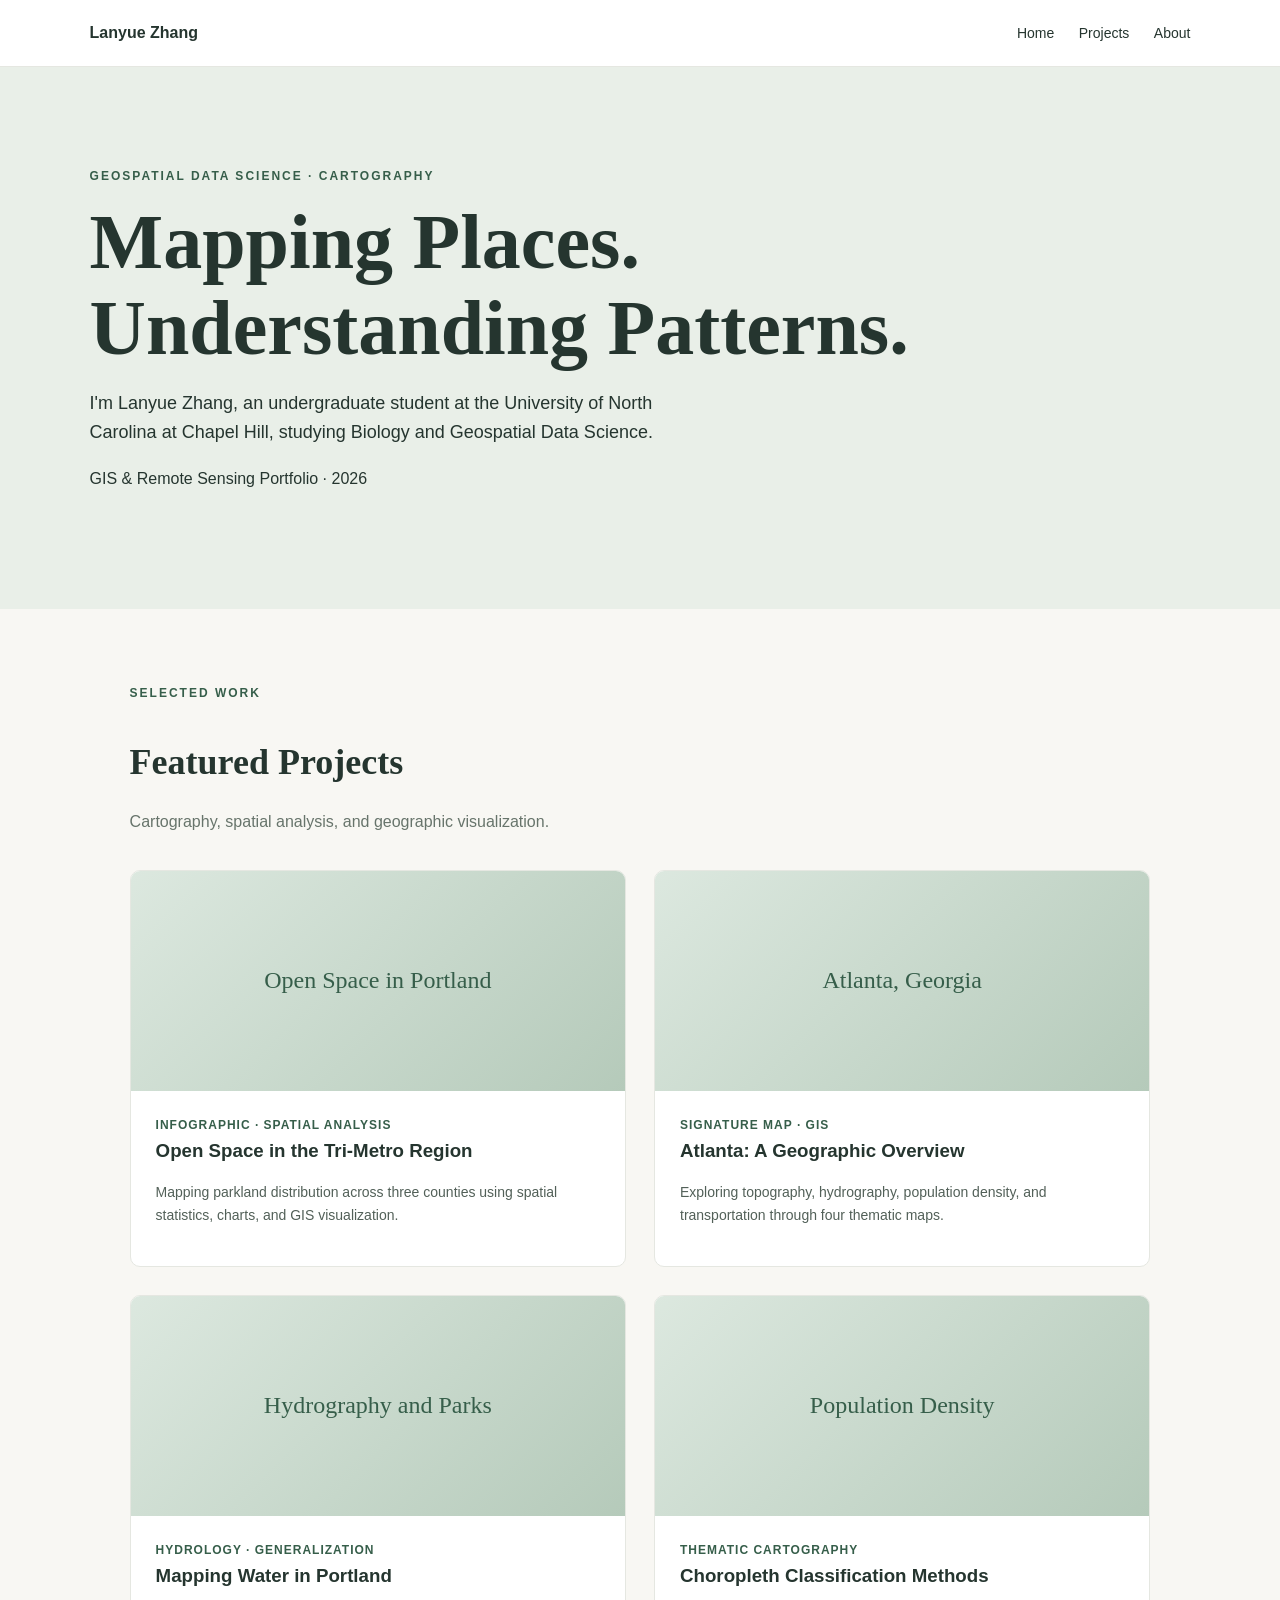
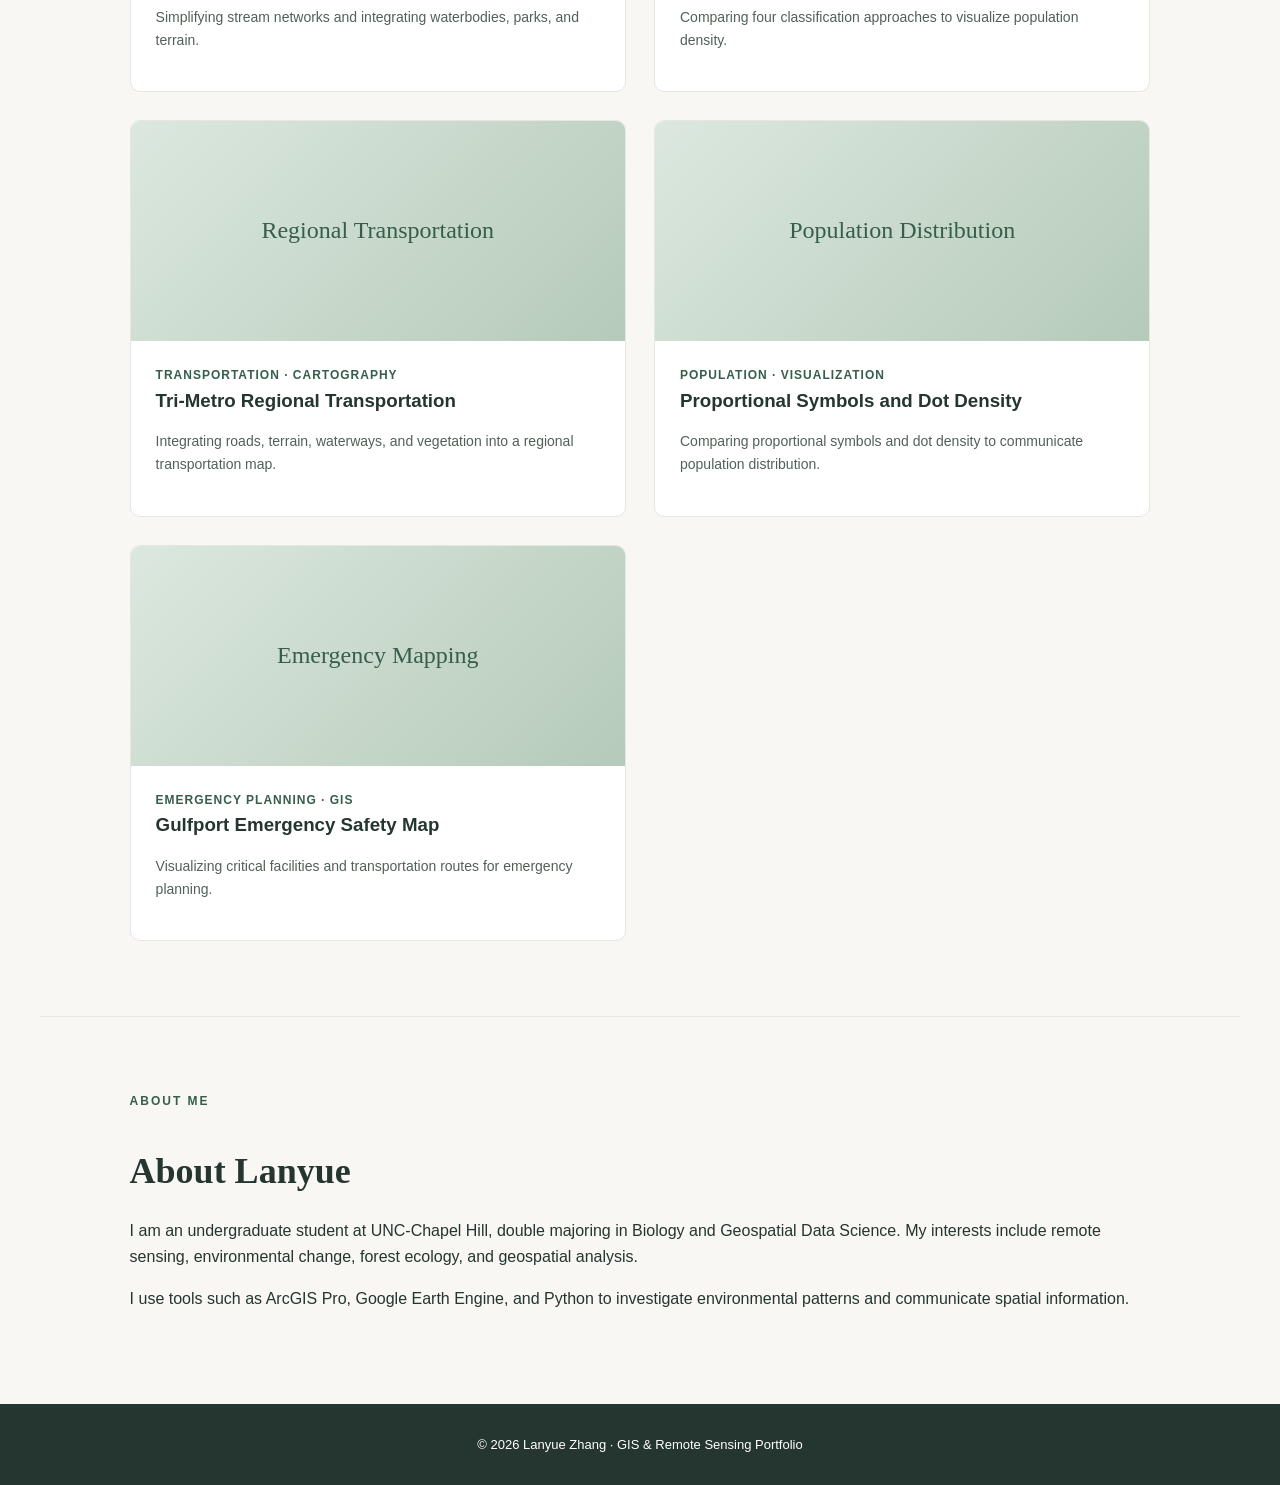
==== index.html @ 359e0cf6 "Create index.html for GIS portfolio This HTML file serves as a portfolio for Lanyue Zhang, showcasin" ====
<!DOCTYPE html>
<html lang="en">
<head>
  <meta charset="UTF-8">
  <meta name="viewport" content="width=device-width, initial-scale=1">
  <title>Lanyue Zhang | GIS Portfolio</title>
  <style>
    :root {
      --ink: #25352f;
      --green: #365e4a;
      --cream: #f8f7f3;
      --line: #e5e7e1;
    }
    * { box-sizing: border-box; }
    html { scroll-behavior: smooth; }
    body {
      margin: 0;
      background: var(--cream);
      color: var(--ink);
      font-family: Arial, sans-serif;
      line-height: 1.65;
    }
    nav {
      display: flex;
      justify-content: space-between;
      align-items: center;
      padding: 20px 7%;
      background: white;
      border-bottom: 1px solid var(--line);
    }
    nav a {
      color: var(--ink);
      text-decoration: none;
      margin-left: 20px;
      font-size: 14px;
    }
    .brand { font-weight: bold; }
    header {
      padding: 100px 7%;
      background: #e9efe8;
    }
    header h1 {
      font-family: Georgia, serif;
      font-size: clamp(44px, 7vw, 78px);
      line-height: 1.1;
      margin: 12px 0;
    }
    .eyebrow {
      color: var(--green);
      font-size: 12px;
      font-weight: bold;
      letter-spacing: 2px;
      text-transform: uppercase;
    }
    .intro {
      font-size: 18px;
      max-width: 620px;
    }
    section {
      max-width: 1200px;
      margin: auto;
      padding: 75px 7%;
    }
    h2 {
      font-family: Georgia, serif;
      font-size: 36px;
      margin-bottom: 10px;
    }
    .subtitle {
      color: #67746b;
      margin-bottom: 35px;
    }
    .grid {
      display: grid;
      grid-template-columns: repeat(2, minmax(0, 1fr));
      gap: 28px;
    }
    .project {
      background: white;
      border: 1px solid var(--line);
      border-radius: 10px;
      overflow: hidden;
    }
    .preview {
      min-height: 220px;
      background: linear-gradient(135deg, #dce8df, #b5caba);
      display: flex;
      align-items: center;
      justify-content: center;
      text-align: center;
      color: var(--green);
      padding: 25px;
      font-family: Georgia, serif;
      font-size: 24px;
    }
    .content { padding: 25px; }
    .content h3 { margin: 0 0 8px; }
    .tag {
      color: var(--green);
      font-size: 12px;
      font-weight: bold;
      text-transform: uppercase;
      letter-spacing: 1px;
    }
    .content p {
      font-size: 14px;
      color: #526058;
    }
    #about {
      border-top: 1px solid var(--line);
    }
    footer {
      padding: 30px 7%;
      background: var(--ink);
      color: white;
      text-align: center;
      font-size: 13px;
    }
    @media (max-width: 700px) {
      .grid { grid-template-columns: 1fr; }
      header { padding: 70px 7%; }
      nav { gap: 10px; }
      nav a { margin-left: 8px; }
    }
  </style>
</head>
<body>

<nav>
  <div class="brand">Lanyue Zhang</div>
  <div>
    <a href="#home">Home</a>
    <a href="#projects">Projects</a>
    <a href="#about">About</a>
  </div>
</nav>

<header id="home">
  <div class="eyebrow">Geospatial Data Science · Cartography</div>
  <h1>Mapping Places.<br>Understanding Patterns.</h1>
  <p class="intro">
    I'm Lanyue Zhang, an undergraduate student at the
    University of North Carolina at Chapel Hill,
    studying Biology and Geospatial Data Science.
  </p>
  <p>GIS & Remote Sensing Portfolio · 2026</p>
</header>

<section id="projects">
  <div class="eyebrow">Selected Work</div>
  <h2>Featured Projects</h2>
  <p class="subtitle">
    Cartography, spatial analysis, and geographic visualization.
  </p>

  <div class="grid">
    <article class="project">
      <div class="preview">Open Space in Portland</div>
      <div class="content">
        <div class="tag">Infographic · Spatial Analysis</div>
        <h3>Open Space in the Tri-Metro Region</h3>
        <p>Mapping parkland distribution across three counties
        using spatial statistics, charts, and GIS visualization.</p>
      </div>
    </article>

    <article class="project">
      <div class="preview">Atlanta, Georgia</div>
      <div class="content">
        <div class="tag">Signature Map · GIS</div>
        <h3>Atlanta: A Geographic Overview</h3>
        <p>Exploring topography, hydrography, population density,
        and transportation through four thematic maps.</p>
      </div>
    </article>

    <article class="project">
      <div class="preview">Hydrography and Parks</div>
      <div class="content">
        <div class="tag">Hydrology · Generalization</div>
        <h3>Mapping Water in Portland</h3>
        <p>Simplifying stream networks and integrating
        waterbodies, parks, and terrain.</p>
      </div>
    </article>

    <article class="project">
      <div class="preview">Population Density</div>
      <div class="content">
        <div class="tag">Thematic Cartography</div>
        <h3>Choropleth Classification Methods</h3>
        <p>Comparing four classification approaches
        to visualize population density.</p>
      </div>
    </article>

    <article class="project">
      <div class="preview">Regional Transportation</div>
      <div class="content">
        <div class="tag">Transportation · Cartography</div>
        <h3>Tri-Metro Regional Transportation</h3>
        <p>Integrating roads, terrain, waterways,
        and vegetation into a regional transportation map.</p>
      </div>
    </article>

    <article class="project">
      <div class="preview">Population Distribution</div>
      <div class="content">
        <div class="tag">Population · Visualization</div>
        <h3>Proportional Symbols and Dot Density</h3>
        <p>Comparing proportional symbols and dot density
        to communicate population distribution.</p>
      </div>
    </article>

    <article class="project">
      <div class="preview">Emergency Mapping</div>
      <div class="content">
        <div class="tag">Emergency Planning · GIS</div>
        <h3>Gulfport Emergency Safety Map</h3>
        <p>Visualizing critical facilities and
        transportation routes for emergency planning.</p>
      </div>
    </article>
  </div>
</section>

<section id="about">
  <div class="eyebrow">About Me</div>
  <h2>About Lanyue</h2>
  <p>
    I am an undergraduate student at UNC-Chapel Hill,
    double majoring in Biology and Geospatial Data Science.
    My interests include remote sensing, environmental
    change, forest ecology, and geospatial analysis.
  </p>
  <p>
    I use tools such as ArcGIS Pro, Google Earth Engine,
    and Python to investigate environmental patterns
    and communicate spatial information.
  </p>
</section>

<footer>
  © 2026 Lanyue Zhang · GIS & Remote Sensing Portfolio
</footer>

</body>
</html>
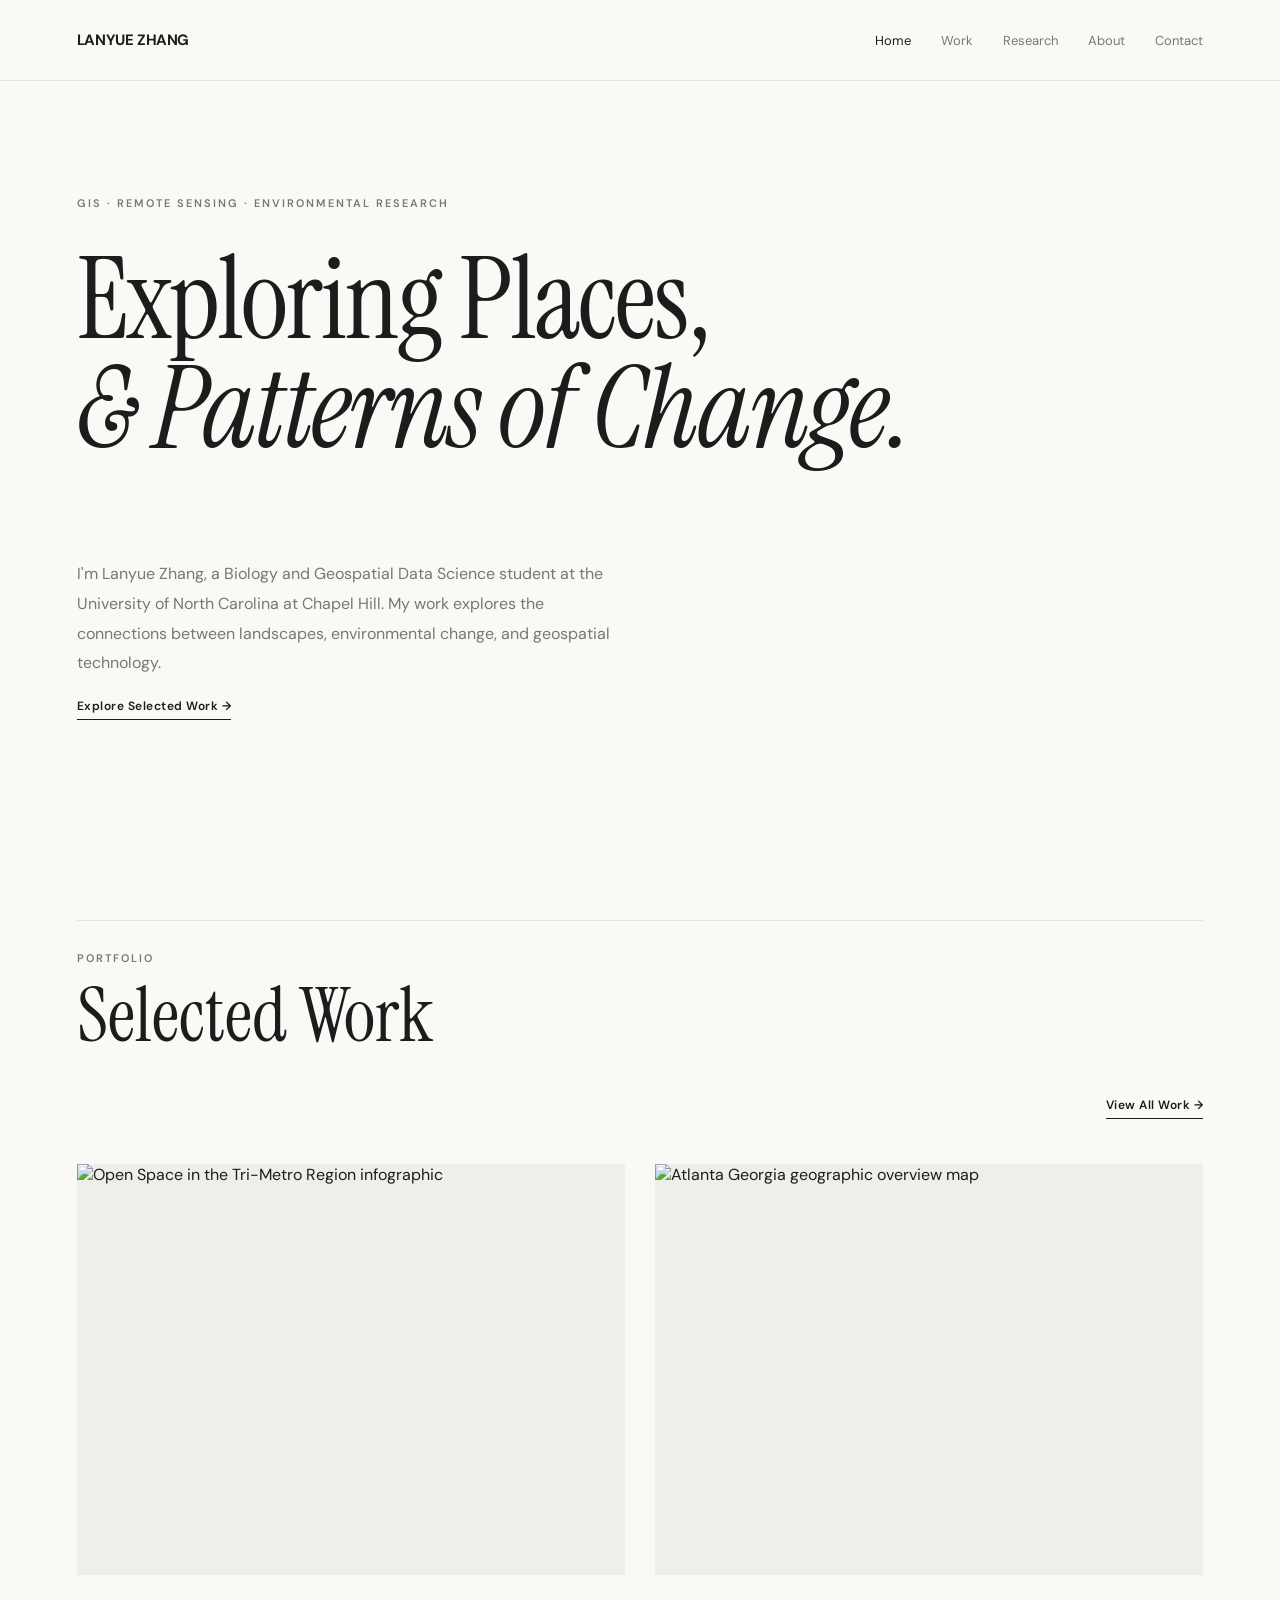
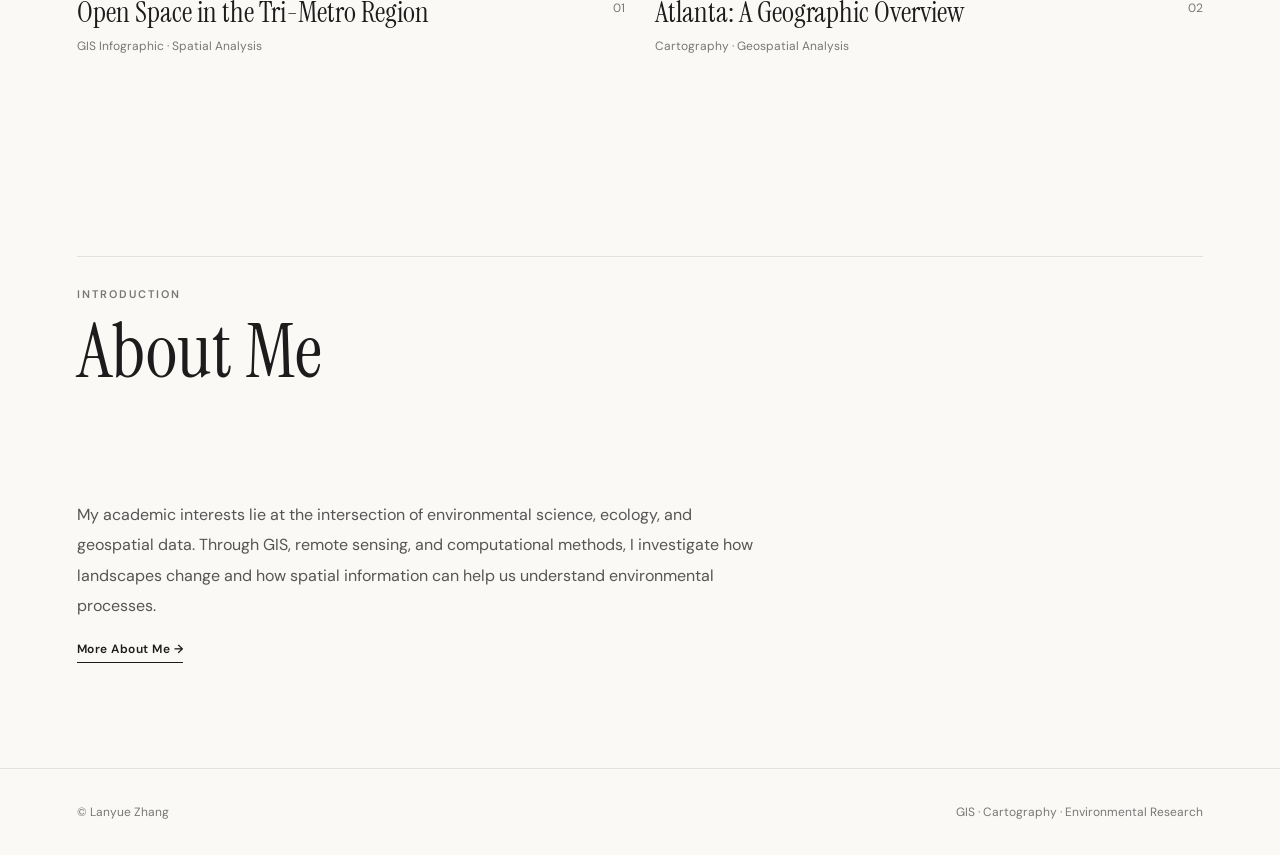
==== commit 243cc886: "Revise index.html for navigation and content updates Updated the HTML structure and content for impr" ====
--- a/index.html
+++ b/index.html
@@ -1,250 +1,146 @@
+
 <!DOCTYPE html>
 <html lang="en">
 <head>
   <meta charset="UTF-8">
   <meta name="viewport" content="width=device-width, initial-scale=1">
-  <title>Lanyue Zhang | GIS Portfolio</title>
-  <style>
-    :root {
-      --ink: #25352f;
-      --green: #365e4a;
-      --cream: #f8f7f3;
-      --line: #e5e7e1;
-    }
-    * { box-sizing: border-box; }
-    html { scroll-behavior: smooth; }
-    body {
-      margin: 0;
-      background: var(--cream);
-      color: var(--ink);
-      font-family: Arial, sans-serif;
-      line-height: 1.65;
-    }
-    nav {
-      display: flex;
-      justify-content: space-between;
-      align-items: center;
-      padding: 20px 7%;
-      background: white;
-      border-bottom: 1px solid var(--line);
-    }
-    nav a {
-      color: var(--ink);
-      text-decoration: none;
-      margin-left: 20px;
-      font-size: 14px;
-    }
-    .brand { font-weight: bold; }
-    header {
-      padding: 100px 7%;
-      background: #e9efe8;
-    }
-    header h1 {
-      font-family: Georgia, serif;
-      font-size: clamp(44px, 7vw, 78px);
-      line-height: 1.1;
-      margin: 12px 0;
-    }
-    .eyebrow {
-      color: var(--green);
-      font-size: 12px;
-      font-weight: bold;
-      letter-spacing: 2px;
-      text-transform: uppercase;
-    }
-    .intro {
-      font-size: 18px;
-      max-width: 620px;
-    }
-    section {
-      max-width: 1200px;
-      margin: auto;
-      padding: 75px 7%;
-    }
-    h2 {
-      font-family: Georgia, serif;
-      font-size: 36px;
-      margin-bottom: 10px;
-    }
-    .subtitle {
-      color: #67746b;
-      margin-bottom: 35px;
-    }
-    .grid {
-      display: grid;
-      grid-template-columns: repeat(2, minmax(0, 1fr));
-      gap: 28px;
-    }
-    .project {
-      background: white;
-      border: 1px solid var(--line);
-      border-radius: 10px;
-      overflow: hidden;
-    }
-    .preview {
-      min-height: 220px;
-      background: linear-gradient(135deg, #dce8df, #b5caba);
-      display: flex;
-      align-items: center;
-      justify-content: center;
-      text-align: center;
-      color: var(--green);
-      padding: 25px;
-      font-family: Georgia, serif;
-      font-size: 24px;
-    }
-    .content { padding: 25px; }
-    .content h3 { margin: 0 0 8px; }
-    .tag {
-      color: var(--green);
-      font-size: 12px;
-      font-weight: bold;
-      text-transform: uppercase;
-      letter-spacing: 1px;
-    }
-    .content p {
-      font-size: 14px;
-      color: #526058;
-    }
-    #about {
-      border-top: 1px solid var(--line);
-    }
-    footer {
-      padding: 30px 7%;
-      background: var(--ink);
-      color: white;
-      text-align: center;
-      font-size: 13px;
-    }
-    @media (max-width: 700px) {
-      .grid { grid-template-columns: 1fr; }
-      header { padding: 70px 7%; }
-      nav { gap: 10px; }
-      nav a { margin-left: 8px; }
-    }
-  </style>
+  <meta name="description" content="Lanyue Zhang — Portfolio of GIS, cartography, remote sensing, and environmental research.">
+  <title>Lanyue Zhang — Portfolio</title>
+  <link rel="stylesheet" href="style.css">
 </head>
+
 <body>
 
-<nav>
-  <div class="brand">Lanyue Zhang</div>
-  <div>
-    <a href="#home">Home</a>
-    <a href="#projects">Projects</a>
-    <a href="#about">About</a>
-  </div>
-</nav>
+  <!-- Navigation -->
+  <header class="site-header">
+    <nav class="nav container" aria-label="Main navigation">
+      <a class="logo" href="index.html">LANYUE ZHANG</a>
+      <div class="nav-links">
+        <a class="active" href="index.html">Home</a>
+        <a href="work.html">Work</a>
+        <a href="research.html">Research</a>
+        <a href="about.html">About</a>
+        <a href="contact.html">Contact</a>
+      </div>
+    </nav>
+  </header>
 
-<header id="home">
-  <div class="eyebrow">Geospatial Data Science · Cartography</div>
-  <h1>Mapping Places.<br>Understanding Patterns.</h1>
-  <p class="intro">
-    I'm Lanyue Zhang, an undergraduate student at the
-    University of North Carolina at Chapel Hill,
-    studying Biology and Geospatial Data Science.
-  </p>
-  <p>GIS & Remote Sensing Portfolio · 2026</p>
-</header>
+  <main>
 
-<section id="projects">
-  <div class="eyebrow">Selected Work</div>
-  <h2>Featured Projects</h2>
-  <p class="subtitle">
-    Cartography, spatial analysis, and geographic visualization.
-  </p>
+    <!-- Introduction -->
+    <section class="hero container">
+      <p class="eyebrow">
+        GIS · Remote Sensing · Environmental Research
+      </p>
 
-  <div class="grid">
-    <article class="project">
-      <div class="preview">Open Space in Portland</div>
-      <div class="content">
-        <div class="tag">Infographic · Spatial Analysis</div>
-        <h3>Open Space in the Tri-Metro Region</h3>
-        <p>Mapping parkland distribution across three counties
-        using spatial statistics, charts, and GIS visualization.</p>
+      <h1 class="display-title">
+        Exploring Places,<br>
+        <em>&amp; Patterns of Change.</em>
+      </h1>
+
+      <p class="hero-description">
+        I'm Lanyue Zhang, a Biology and Geospatial Data Science
+        student at the University of North Carolina at Chapel Hill.
+        My work explores the connections between landscapes,
+        environmental change, and geospatial technology.
+      </p>
+
+      <a class="text-link" href="work.html">
+        Explore Selected Work &rarr;
+      </a>
+    </section>
+
+    <!-- Featured Work -->
+    <section class="section container">
+      <div class="section-heading">
+        <div>
+          <p class="eyebrow">Portfolio</p>
+          <h2 class="section-title">Selected Work</h2>
+        </div>
+
+        <a class="text-link" href="work.html">
+          View All Work &rarr;
+        </a>
       </div>
-    </article>
 
-    <article class="project">
-      <div class="preview">Atlanta, Georgia</div>
-      <div class="content">
-        <div class="tag">Signature Map · GIS</div>
-        <h3>Atlanta: A Geographic Overview</h3>
-        <p>Exploring topography, hydrography, population density,
-        and transportation through four thematic maps.</p>
+      <div class="project-grid">
+
+        <!-- Project 1 -->
+        <a class="project-card" href="work.html#open-space">
+          <div class="project-image">
+            <img src="images/a7-open-space.png"
+                 alt="Open Space in the Tri-Metro Region infographic"
+                 loading="lazy">
+          </div>
+
+          <div class="project-meta">
+            <div>
+              <h3 class="project-name">
+                Open Space in the Tri-Metro Region
+              </h3>
+              <p class="project-type">
+                GIS Infographic · Spatial Analysis
+              </p>
+            </div>
+            <span class="project-type">01</span>
+          </div>
+        </a>
+
+        <!-- Project 2 -->
+        <a class="project-card" href="work.html#atlanta">
+          <div class="project-image">
+            <img src="images/p2-atlanta.png"
+                 alt="Atlanta Georgia geographic overview map"
+                 loading="lazy">
+          </div>
+
+          <div class="project-meta">
+            <div>
+              <h3 class="project-name">
+                Atlanta: A Geographic Overview
+              </h3>
+              <p class="project-type">
+                Cartography · Geospatial Analysis
+              </p>
+            </div>
+            <span class="project-type">02</span>
+          </div>
+        </a>
+
       </div>
-    </article>
+    </section>
 
-    <article class="project">
-      <div class="preview">Hydrography and Parks</div>
-      <div class="content">
-        <div class="tag">Hydrology · Generalization</div>
-        <h3>Mapping Water in Portland</h3>
-        <p>Simplifying stream networks and integrating
-        waterbodies, parks, and terrain.</p>
+    <!-- About Preview -->
+    <section class="section container">
+      <div class="section-heading">
+        <div>
+          <p class="eyebrow">Introduction</p>
+          <h2 class="section-title">About Me</h2>
+        </div>
       </div>
-    </article>
 
-    <article class="project">
-      <div class="preview">Population Density</div>
-      <div class="content">
-        <div class="tag">Thematic Cartography</div>
-        <h3>Choropleth Classification Methods</h3>
-        <p>Comparing four classification approaches
-        to visualize population density.</p>
-      </div>
-    </article>
+      <p class="body-text">
+        My academic interests lie at the intersection of
+        environmental science, ecology, and geospatial data.
+        Through GIS, remote sensing, and computational methods,
+        I investigate how landscapes change and how spatial
+        information can help us understand environmental processes.
+      </p>
 
-    <article class="project">
-      <div class="preview">Regional Transportation</div>
-      <div class="content">
-        <div class="tag">Transportation · Cartography</div>
-        <h3>Tri-Metro Regional Transportation</h3>
-        <p>Integrating roads, terrain, waterways,
-        and vegetation into a regional transportation map.</p>
-      </div>
-    </article>
+      <a class="text-link" href="about.html">
+        More About Me &rarr;
+      </a>
+    </section>
 
-    <article class="project">
-      <div class="preview">Population Distribution</div>
-      <div class="content">
-        <div class="tag">Population · Visualization</div>
-        <h3>Proportional Symbols and Dot Density</h3>
-        <p>Comparing proportional symbols and dot density
-        to communicate population distribution.</p>
-      </div>
-    </article>
+  </main>
 
-    <article class="project">
-      <div class="preview">Emergency Mapping</div>
-      <div class="content">
-        <div class="tag">Emergency Planning · GIS</div>
-        <h3>Gulfport Emergency Safety Map</h3>
-        <p>Visualizing critical facilities and
-        transportation routes for emergency planning.</p>
-      </div>
-    </article>
-  </div>
-</section>
-
-<section id="about">
-  <div class="eyebrow">About Me</div>
-  <h2>About Lanyue</h2>
-  <p>
-    I am an undergraduate student at UNC-Chapel Hill,
-    double majoring in Biology and Geospatial Data Science.
-    My interests include remote sensing, environmental
-    change, forest ecology, and geospatial analysis.
-  </p>
-  <p>
-    I use tools such as ArcGIS Pro, Google Earth Engine,
-    and Python to investigate environmental patterns
-    and communicate spatial information.
-  </p>
-</section>
-
-<footer>
-  © 2026 Lanyue Zhang · GIS & Remote Sensing Portfolio
-</footer>
+  <!-- Footer -->
+  <footer class="site-footer">
+    <div class="container footer-inner">
+      <span>© Lanyue Zhang</span>
+      <span>GIS · Cartography · Environmental Research</span>
+    </div>
+  </footer>
 
 </body>
 </html>
--- a/style.css
+++ b/style.css
@@ -0,0 +1,324 @@
+
+@import url('https://fonts.googleapis.com/css2?family=DM+Sans:wght@400;500;600;700&family=Instrument+Serif:ital@0;1&display=swap');
+
+:root {
+  --background: #faf9f6;
+  --white: #ffffff;
+  --text: #1c1c1c;
+  --muted: #777777;
+  --line: #e3e2df;
+  --serif: 'Instrument Serif', Georgia, serif;
+  --sans: 'DM Sans', Arial, sans-serif;
+}
+
+* {
+  box-sizing: border-box;
+}
+
+html {
+  scroll-behavior: smooth;
+}
+
+body {
+  margin: 0;
+  background: var(--background);
+  color: var(--text);
+  font-family: var(--sans);
+  -webkit-font-smoothing: antialiased;
+}
+
+a {
+  color: inherit;
+  text-decoration: none;
+}
+
+img {
+  display: block;
+  max-width: 100%;
+}
+
+.container {
+  width: min(1320px, 88%);
+  margin: 0 auto;
+}
+
+/* Navigation */
+
+.site-header {
+  padding: 30px 0;
+  border-bottom: 1px solid var(--line);
+}
+
+.nav {
+  display: flex;
+  justify-content: space-between;
+  align-items: center;
+  gap: 30px;
+}
+
+.logo {
+  font-size: 15px;
+  font-weight: 700;
+  letter-spacing: -0.4px;
+}
+
+.nav-links {
+  display: flex;
+  align-items: center;
+  gap: 30px;
+}
+
+.nav-links a {
+  font-size: 13px;
+  color: var(--muted);
+  transition: color 0.2s;
+}
+
+.nav-links a:hover,
+.nav-links a.active {
+  color: var(--text);
+}
+
+/* Typography */
+
+.eyebrow {
+  font-size: 11px;
+  text-transform: uppercase;
+  letter-spacing: 2px;
+  font-weight: 600;
+  color: var(--muted);
+}
+
+h1, h2, h3, p {
+  margin-top: 0;
+}
+
+.display-title {
+  font-family: var(--serif);
+  font-weight: 400;
+  font-size: clamp(60px, 9vw, 135px);
+  line-height: 0.95;
+  letter-spacing: -2px;
+}
+
+.display-title em {
+  font-weight: 400;
+}
+
+.section-title {
+  font-family: var(--serif);
+  font-weight: 400;
+  font-size: clamp(42px, 6vw, 76px);
+  line-height: 1.05;
+}
+
+.body-text {
+  color: #555;
+  font-size: 16px;
+  line-height: 1.9;
+  max-width: 680px;
+}
+
+/* Home hero */
+
+.hero {
+  padding: 115px 0 125px;
+}
+
+.hero .eyebrow {
+  margin-bottom: 35px;
+}
+
+.hero-description {
+  max-width: 560px;
+  margin-top: 38px;
+  color: var(--muted);
+  font-size: 16px;
+  line-height: 1.85;
+}
+
+/* Sections */
+
+.section {
+  padding: 80px 0 110px;
+}
+
+.section-heading {
+  display: flex;
+  align-items: end;
+  justify-content: space-between;
+  gap: 25px;
+  border-top: 1px solid var(--line);
+  padding-top: 30px;
+  margin-bottom: 45px;
+}
+
+.text-link {
+  font-size: 12px;
+  font-weight: 600;
+  letter-spacing: 0.5px;
+  border-bottom: 1px solid currentColor;
+  padding-bottom: 5px;
+}
+
+/* Project gallery */
+
+.project-grid {
+  display: grid;
+  grid-template-columns: repeat(2, minmax(0, 1fr));
+  gap: 75px 30px;
+}
+
+.project-image {
+  display: flex;
+  align-items: center;
+  justify-content: center;
+  background: #efeee9;
+  overflow: hidden;
+  aspect-ratio: 4 / 3;
+}
+
+.project-image img {
+  width: 100%;
+  height: 100%;
+  object-fit: contain;
+  transition: transform 0.4s ease;
+}
+
+.project-card:hover img {
+  transform: scale(1.025);
+}
+
+.project-meta {
+  display: flex;
+  justify-content: space-between;
+  align-items: flex-start;
+  gap: 15px;
+  margin-top: 18px;
+}
+
+.project-name {
+  font-family: var(--serif);
+  font-size: 29px;
+  font-weight: 400;
+  margin: 0;
+}
+
+.project-type {
+  color: var(--muted);
+  font-size: 12px;
+  margin-top: 7px;
+}
+
+/* Work archive */
+
+.page-intro {
+  padding: 95px 0 65px;
+}
+
+.year-heading {
+  font-family: var(--serif);
+  font-size: 65px;
+  font-weight: 400;
+  border-top: 1px solid var(--line);
+  padding-top: 25px;
+  margin-bottom: 45px;
+}
+
+.year-section {
+  padding-bottom: 110px;
+}
+
+/* About and project details */
+
+.content-page {
+  padding: 95px 0 120px;
+}
+
+.content-page h1 {
+  font-family: var(--serif);
+  font-size: clamp(55px, 8vw, 100px);
+  font-weight: 400;
+}
+
+.project-detail-image {
+  width: 100%;
+  height: auto;
+  margin: 45px 0;
+}
+
+.detail-layout {
+  display: grid;
+  grid-template-columns: 1fr 2fr;
+  gap: 60px;
+  border-top: 1px solid var(--line);
+  padding-top: 35px;
+}
+
+/* Footer */
+
+.site-footer {
+  border-top: 1px solid var(--line);
+  padding: 35px 0;
+  color: var(--muted);
+  font-size: 12px;
+}
+
+.footer-inner {
+  display: flex;
+  justify-content: space-between;
+  gap: 20px;
+}
+
+/* Mobile layout */
+
+@media (max-width: 700px) {
+  .container {
+    width: 90%;
+  }
+
+  .site-header {
+    padding: 22px 0;
+  }
+
+  .nav {
+    align-items: flex-start;
+    flex-direction: column;
+    gap: 20px;
+  }
+
+  .nav-links {
+    gap: 18px;
+    flex-wrap: wrap;
+  }
+
+  .hero {
+    padding: 85px 0 90px;
+  }
+
+  .display-title {
+    font-size: 63px;
+  }
+
+  .section {
+    padding: 55px 0 80px;
+  }
+
+  .project-grid {
+    grid-template-columns: 1fr;
+    gap: 50px;
+  }
+
+  .project-name {
+    font-size: 27px;
+  }
+
+  .detail-layout {
+    grid-template-columns: 1fr;
+    gap: 20px;
+  }
+
+  .footer-inner {
+    flex-direction: column;
+  }
+}
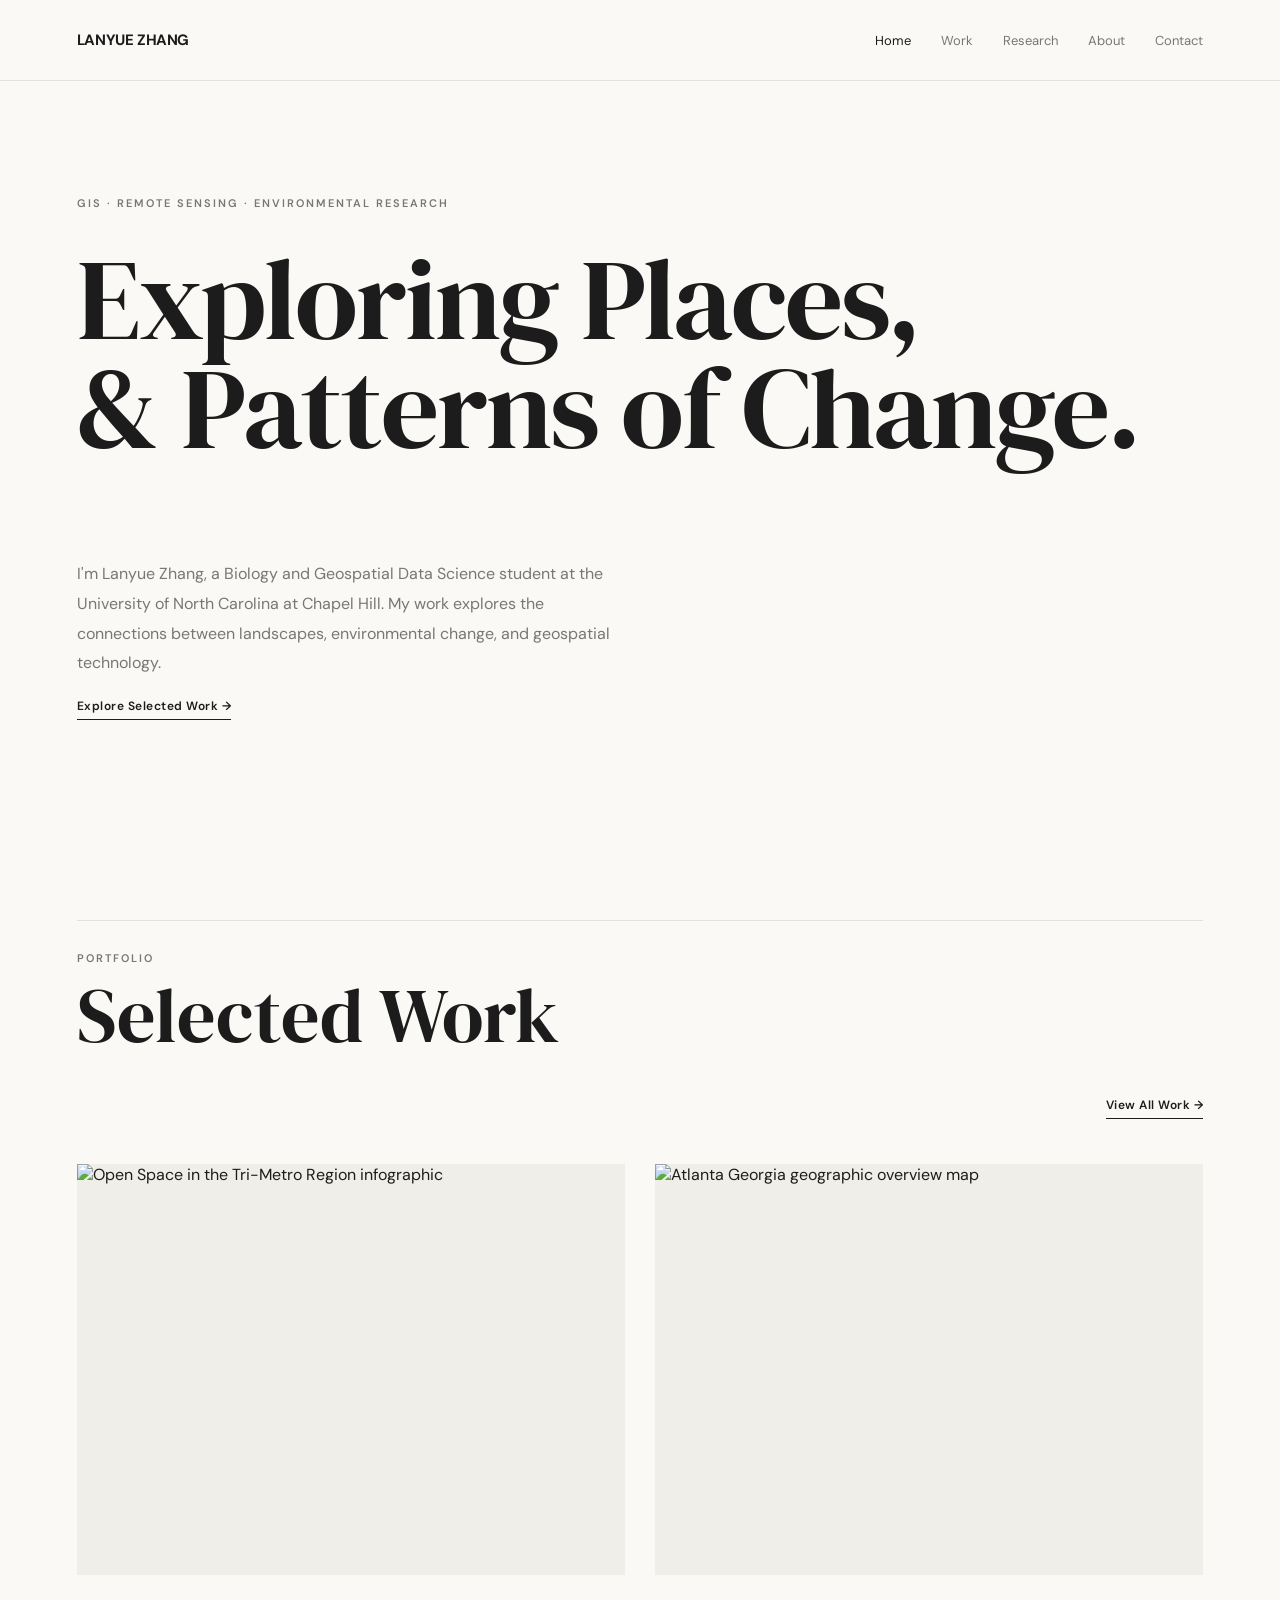
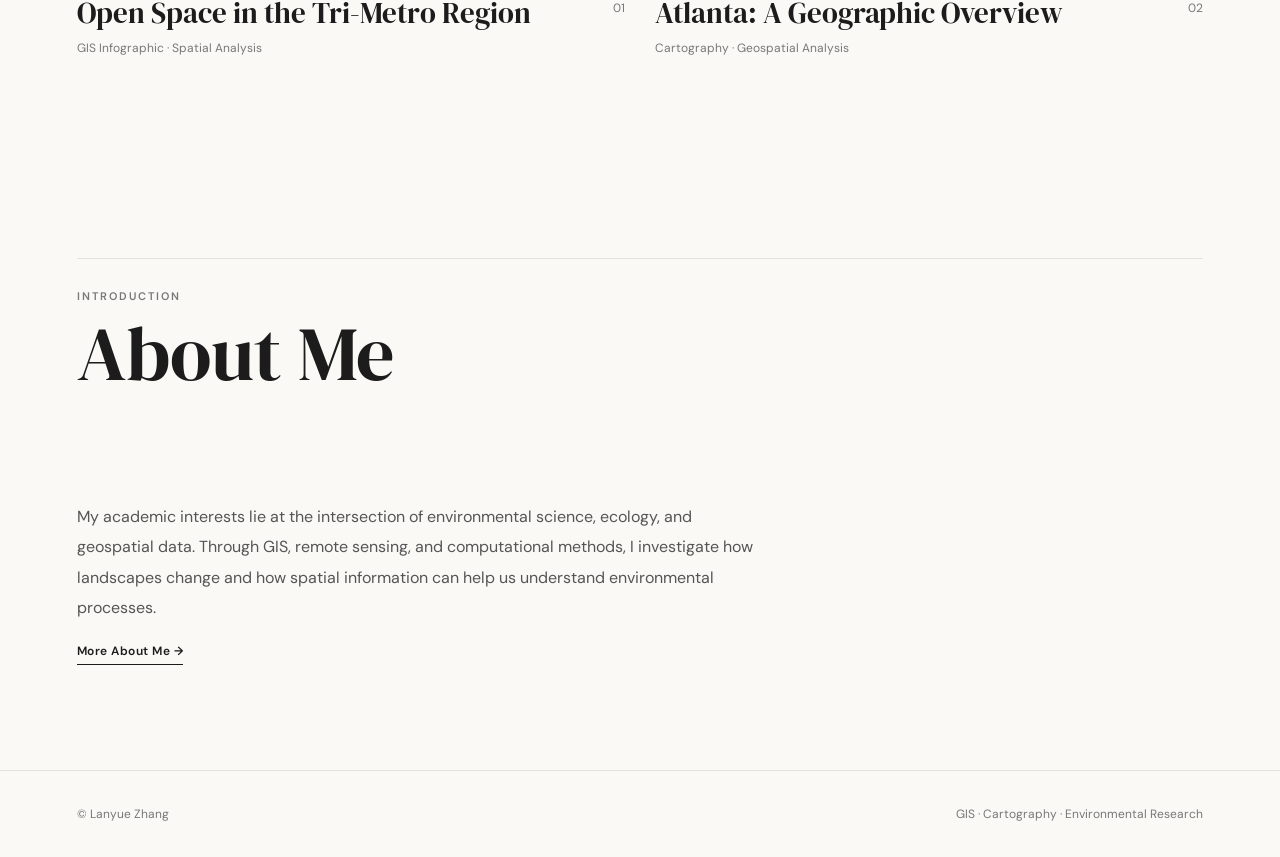
==== commit 0c69337b: "Update title formatting in index.html Removed emphasis tags from the title." ====
--- a/index.html
+++ b/index.html
@@ -35,7 +35,7 @@
 
       <h1 class="display-title">
         Exploring Places,<br>
-        <em>&amp; Patterns of Change.</em>
+        &amp; Patterns of Change.
       </h1>
 
       <p class="hero-description">
--- a/style.css
+++ b/style.css
@@ -1,5 +1,4 @@
-
-@import url('https://fonts.googleapis.com/css2?family=DM+Sans:wght@400;500;600;700&family=Instrument+Serif:ital@0;1&display=swap');
+@import url('https://fonts.googleapis.com/css2?family=DM+Sans:wght@400;500;600;700&family=DM+Serif+Display&display=swap');
 
 :root {
   --background: #faf9f6;
@@ -7,7 +6,7 @@
   --text: #1c1c1c;
   --muted: #777777;
   --line: #e3e2df;
-  --serif: 'Instrument Serif', Georgia, serif;
+  --serif: 'DM Serif Display', Georgia, serif;
   --sans: 'DM Sans', Arial, sans-serif;
 }
 
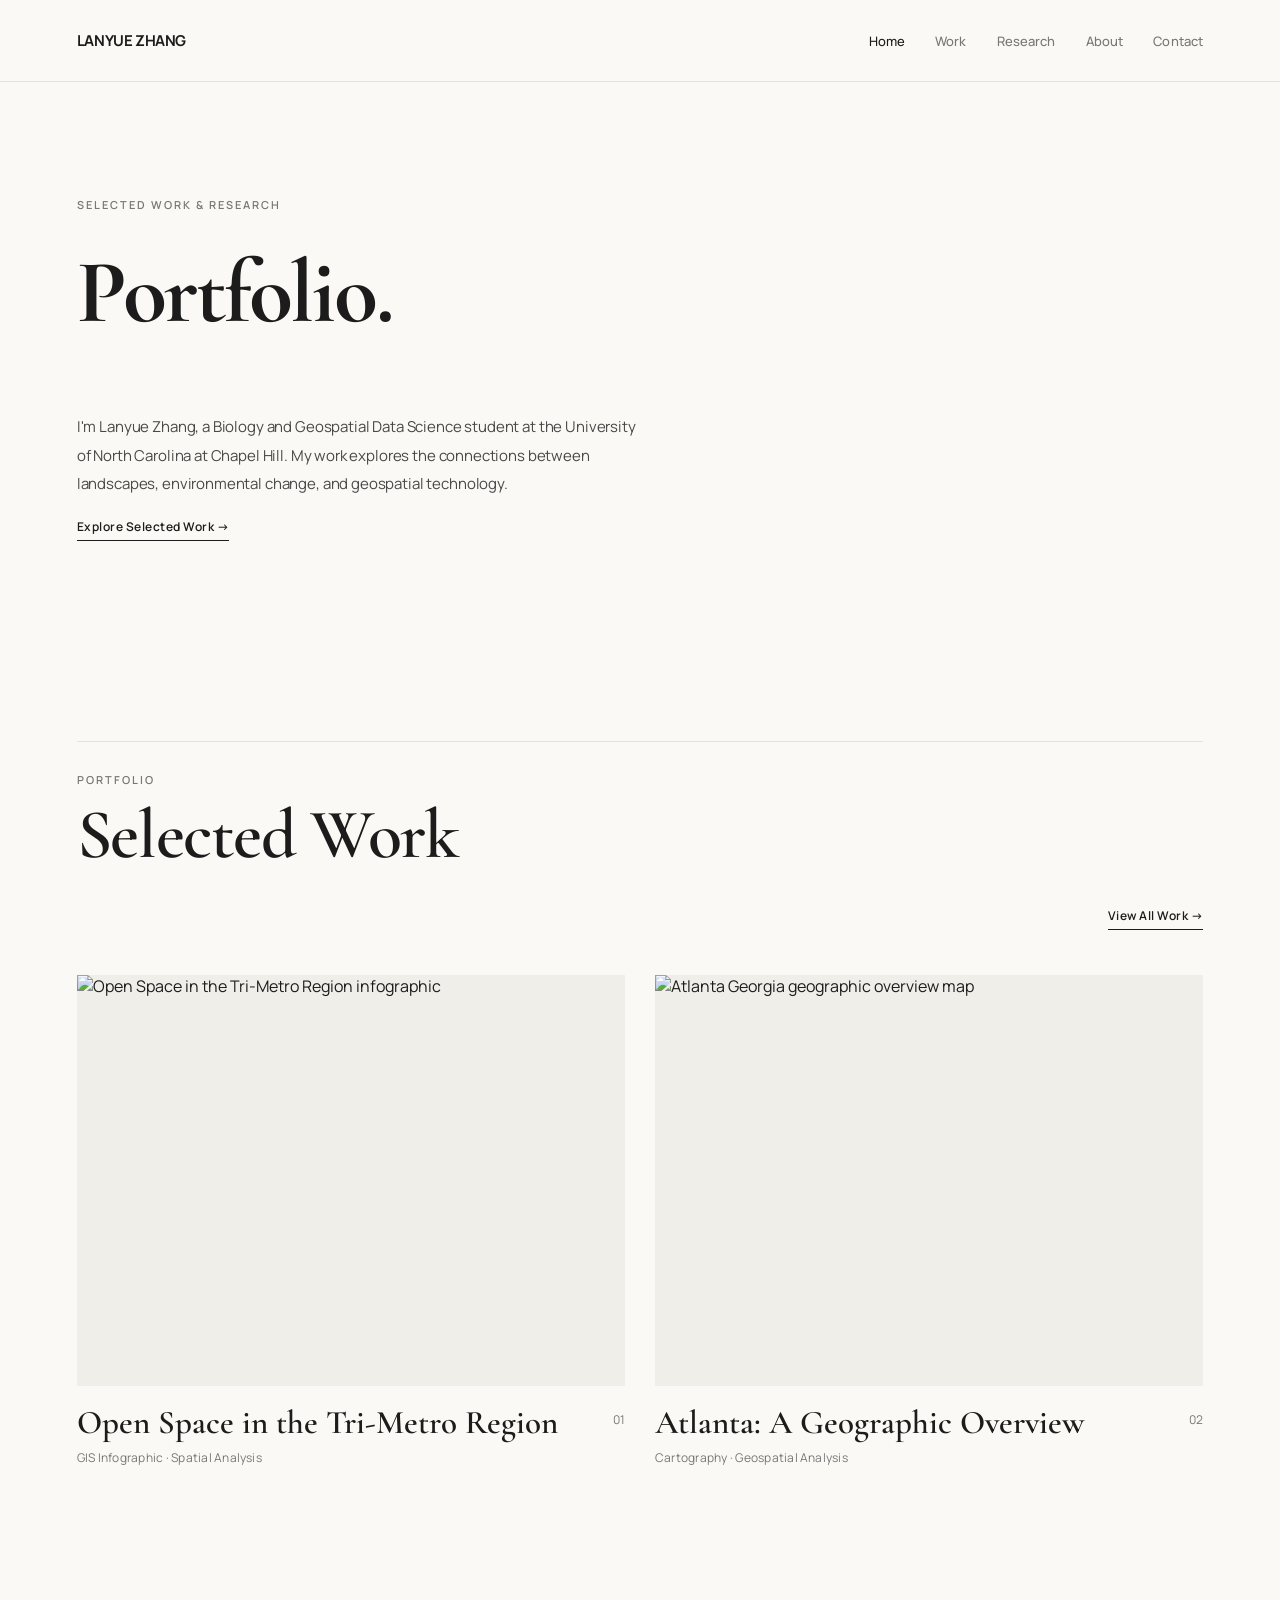
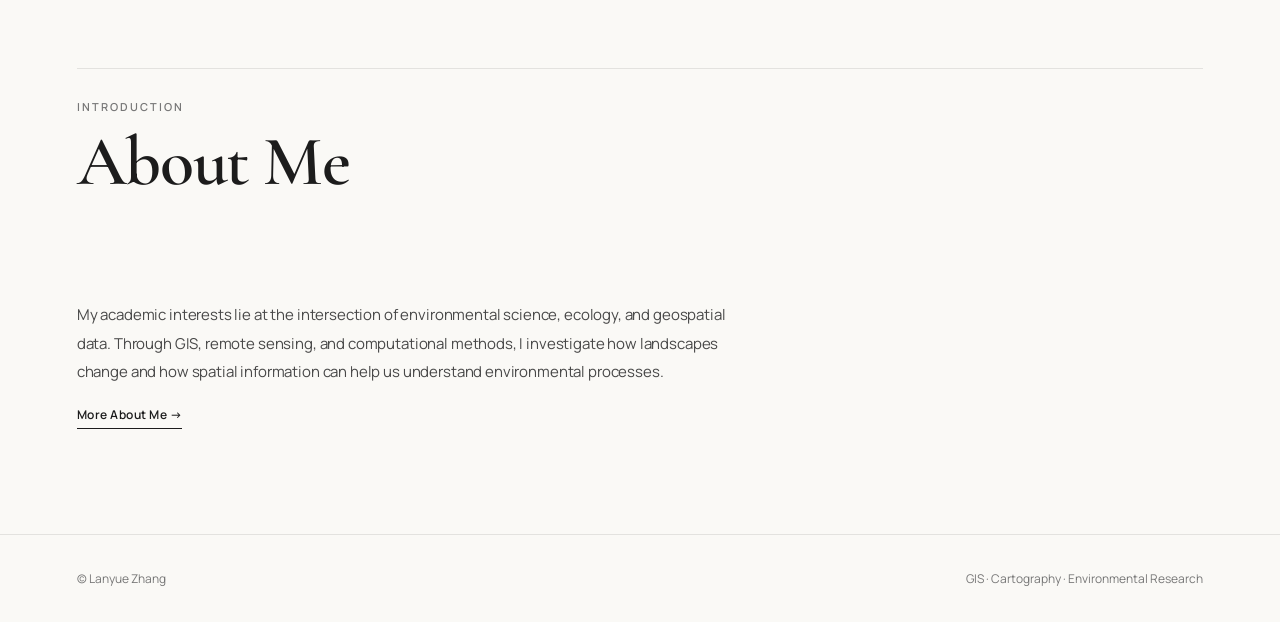
==== commit 8d51863b: "Update hero section content in index.html" ====
--- a/index.html
+++ b/index.html
@@ -27,15 +27,14 @@
 
   <main>
 
-    <!-- Introduction -->
+    <!-- Introduction --> 
     <section class="hero container">
       <p class="eyebrow">
-        GIS · Remote Sensing · Environmental Research
+        SELECTED WORK & RESEARCH
       </p>
-
+    
       <h1 class="display-title">
-        Exploring Places,<br>
-        &amp; Patterns of Change.
+        Portfolio.
       </h1>
 
       <p class="hero-description">
--- a/style.css
+++ b/style.css
@@ -1,4 +1,4 @@
-@import url('https://fonts.googleapis.com/css2?family=DM+Sans:wght@400;500;600;700&family=DM+Serif+Display&display=swap');
+@import url('https://fonts.googleapis.com/css2?family=Cormorant+Garamond:wght@400;500;600;700&family=Manrope:wght@400;500;600;700&display=swap');
 
 :root {
   --background: #faf9f6;
@@ -6,8 +6,8 @@
   --text: #1c1c1c;
   --muted: #777777;
   --line: #e3e2df;
-  --serif: 'DM Serif Display', Georgia, serif;
-  --sans: 'DM Sans', Arial, sans-serif;
+  --serif: 'Cormorant Garamond', Georgia, serif;
+  --sans: 'Manrope', Arial, sans-serif;
 }
 
 * {
@@ -69,6 +69,8 @@
 
 .nav-links a {
   font-size: 13px;
+  font-weight: 500;
+  letter-spacing: 0.01em;
   color: var(--muted);
   transition: color 0.2s;
 }
@@ -94,31 +96,30 @@
 
 .display-title {
   font-family: var(--serif);
+  font-size: clamp(64px, 9vw, 90px);
+  font-weight: 700;
+  line-height: 1.02;
+  letter-spacing: -0.025em;
+}
+
+.section-title {
+  font-family: var(--serif);
+  font-size: clamp(48px, 6vw, 70px);
+  font-weight: 600;
+  line-height: 1.05;
+  letter-spacing: -0.02em;
+}
+
+.body-text {
+  max-width: 680px;
+  color: #484848;
+  font-size: 15px;
   font-weight: 400;
-  font-size: clamp(60px, 9vw, 135px);
-  line-height: 0.95;
-  letter-spacing: -2px;
-}
-
-.display-title em {
-  font-weight: 400;
-}
-
-.section-title {
-  font-family: var(--serif);
-  font-weight: 400;
-  font-size: clamp(42px, 6vw, 76px);
-  line-height: 1.05;
-}
-
-.body-text {
-  color: #555;
-  font-size: 16px;
   line-height: 1.9;
-  max-width: 680px;
-}
-
-/* Home hero */
+  letter-spacing: -0.01em;
+}
+
+/* Home Hero */
 
 .hero {
   padding: 115px 0 125px;
@@ -131,9 +132,11 @@
 .hero-description {
   max-width: 560px;
   margin-top: 38px;
-  color: var(--muted);
-  font-size: 16px;
-  line-height: 1.85;
+  color: #484848;
+  font-size: 15px;
+  font-weight: 400;
+  line-height: 1.9;
+  letter-spacing: -0.01em;
 }
 
 /* Sections */
@@ -160,7 +163,7 @@
   padding-bottom: 5px;
 }
 
-/* Project gallery */
+/* Project Gallery */
 
 .project-grid {
   display: grid;
@@ -198,18 +201,20 @@
 
 .project-name {
   font-family: var(--serif);
-  font-size: 29px;
-  font-weight: 400;
+  font-size: 33px;
+  font-weight: 600;
+  line-height: 1.15;
   margin: 0;
 }
 
 .project-type {
   color: var(--muted);
   font-size: 12px;
+  letter-spacing: 0.02em;
   margin-top: 7px;
 }
 
-/* Work archive */
+/* Work Archive */
 
 .page-intro {
   padding: 95px 0 65px;
@@ -217,8 +222,8 @@
 
 .year-heading {
   font-family: var(--serif);
-  font-size: 65px;
-  font-weight: 400;
+  font-size: 70px;
+  font-weight: 600;
   border-top: 1px solid var(--line);
   padding-top: 25px;
   margin-bottom: 45px;
@@ -228,7 +233,7 @@
   padding-bottom: 110px;
 }
 
-/* About and project details */
+/* About and Project Details */
 
 .content-page {
   padding: 95px 0 120px;
@@ -236,8 +241,8 @@
 
 .content-page h1 {
   font-family: var(--serif);
-  font-size: clamp(55px, 8vw, 100px);
-  font-weight: 400;
+  font-size: clamp(60px, 8vw, 110px);
+  font-weight: 600;
 }
 
 .project-detail-image {
@@ -269,7 +274,7 @@
   gap: 20px;
 }
 
-/* Mobile layout */
+/* Responsive Layout */
 
 @media (max-width: 700px) {
   .container {
@@ -296,11 +301,15 @@
   }
 
   .display-title {
-    font-size: 63px;
+    font-size: clamp(48px, 10vw, 70px);
   }
 
   .section {
     padding: 55px 0 80px;
+  }
+
+  .section-heading {
+    align-items: flex-start;
   }
 
   .project-grid {
@@ -309,7 +318,7 @@
   }
 
   .project-name {
-    font-size: 27px;
+    font-size: 29px;
   }
 
   .detail-layout {
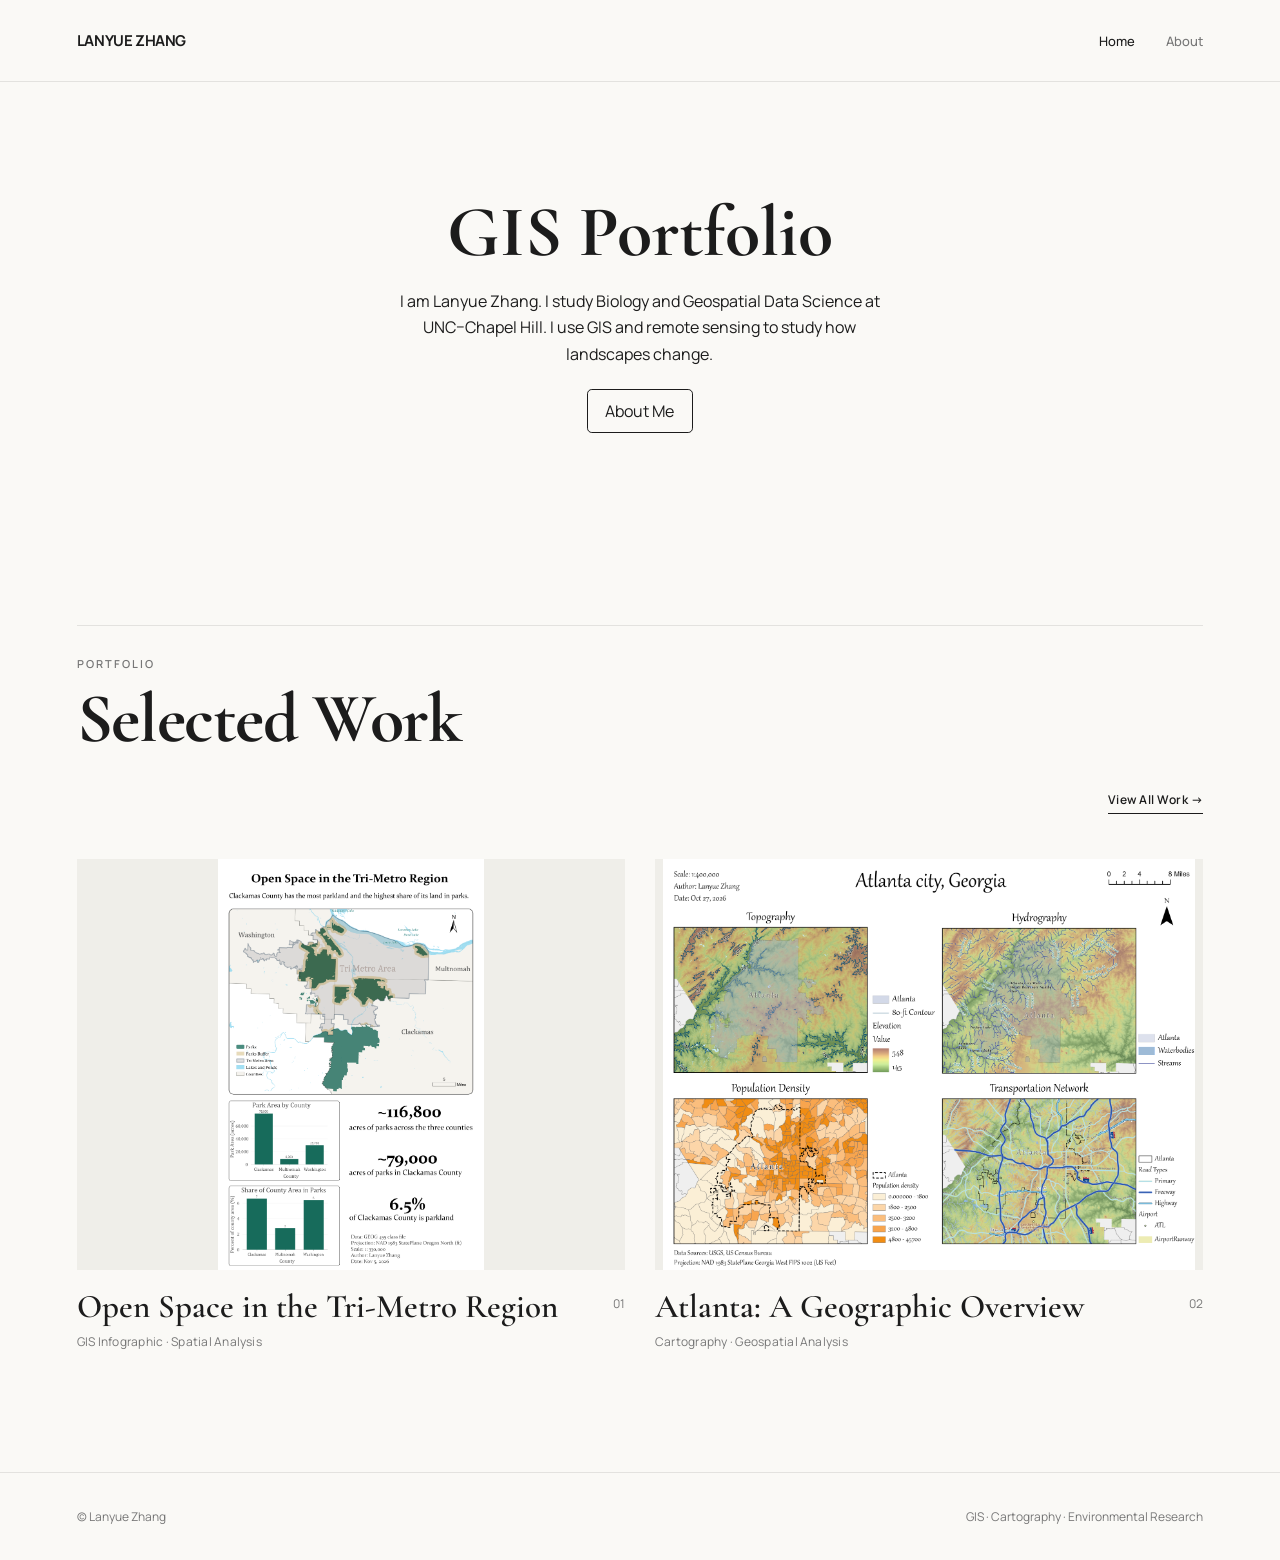
==== commit d74c5d77: "Update portfolio homepage, navigation, and typography" ====
--- a/index.html
+++ b/index.html
@@ -5,7 +5,7 @@
   <meta charset="UTF-8">
   <meta name="viewport" content="width=device-width, initial-scale=1">
   <meta name="description" content="Lanyue Zhang — Portfolio of GIS, cartography, remote sensing, and environmental research.">
-  <title>Lanyue Zhang — Portfolio</title>
+  <title>GIS Portfolio</title>
   <link rel="stylesheet" href="style.css">
 </head>
 
@@ -17,10 +17,7 @@
       <a class="logo" href="index.html">LANYUE ZHANG</a>
       <div class="nav-links">
         <a class="active" href="index.html">Home</a>
-        <a href="work.html">Work</a>
-        <a href="research.html">Research</a>
         <a href="about.html">About</a>
-        <a href="contact.html">Contact</a>
       </div>
     </nav>
   </header>
@@ -28,25 +25,10 @@
   <main>
 
     <!-- Introduction --> 
-    <section class="hero container">
-      <p class="eyebrow">
-        SELECTED WORK & RESEARCH
-      </p>
-    
-      <h1 class="display-title">
-        Portfolio.
-      </h1>
-
-      <p class="hero-description">
-        I'm Lanyue Zhang, a Biology and Geospatial Data Science
-        student at the University of North Carolina at Chapel Hill.
-        My work explores the connections between landscapes,
-        environmental change, and geospatial technology.
-      </p>
-
-      <a class="text-link" href="work.html">
-        Explore Selected Work &rarr;
-      </a>
+    <section class="portfolio-intro container">
+      <h1>GIS Portfolio</h1>
+      <p>I am Lanyue Zhang. I study Biology and Geospatial Data Science at UNC–Chapel Hill. I use GIS and remote sensing to study how landscapes change.</p>
+      <a class="portfolio-intro-button" href="about.html">About Me</a>
     </section>
 
     <!-- Featured Work -->
@@ -109,27 +91,7 @@
       </div>
     </section>
 
-    <!-- About Preview -->
-    <section class="section container">
-      <div class="section-heading">
-        <div>
-          <p class="eyebrow">Introduction</p>
-          <h2 class="section-title">About Me</h2>
-        </div>
-      </div>
-
-      <p class="body-text">
-        My academic interests lie at the intersection of
-        environmental science, ecology, and geospatial data.
-        Through GIS, remote sensing, and computational methods,
-        I investigate how landscapes change and how spatial
-        information can help us understand environmental processes.
-      </p>
-
-      <a class="text-link" href="about.html">
-        More About Me &rarr;
-      </a>
-    </section>
+    
 
   </main>
 
--- a/style.css
+++ b/style.css
@@ -330,3 +330,138 @@
     flex-direction: column;
   }
 }
+
+/* Portfolio filters */
+
+.portfolio-filters {
+  padding: 30px 0 55px;
+  border-top: 1px solid var(--line);
+}
+
+.filter-group {
+  margin-bottom: 27px;
+}
+
+.filter-label {
+  display: block;
+  color: var(--muted);
+  font-size: 11px;
+  font-weight: 600;
+  letter-spacing: 0.13em;
+  margin-bottom: 15px;
+}
+
+.filter-options {
+  display: flex;
+  flex-wrap: wrap;
+  gap: 9px;
+}
+
+.filter-btn {
+  border: 1px solid #d9d8d4;
+  background: transparent;
+  color: #555;
+  padding: 9px 16px;
+  border-radius: 3px;
+  font-family: var(--sans);
+  font-size: 12px;
+  cursor: pointer;
+  transition: all 0.2s ease;
+}
+
+.filter-btn:hover {
+  border-color: #1c1c1c;
+  color: #1c1c1c;
+}
+
+.filter-btn.active {
+  background: #1c1c1c;
+  border-color: #1c1c1c;
+  color: #fff;
+}
+
+.filter-summary {
+  display: flex;
+  justify-content: space-between;
+  align-items: center;
+  border-top: 1px solid var(--line);
+  padding-top: 22px;
+  color: var(--muted);
+  font-size: 12px;
+}
+
+#clearFilters {
+  border: none;
+  background: transparent;
+  color: #444;
+  font-family: var(--sans);
+  font-size: 12px;
+  text-decoration: underline;
+  cursor: pointer;
+}
+
+.project-card[hidden] {
+  display: none !important;
+}
+
+@media (max-width: 700px) {
+  .filter-options {
+    gap: 7px;
+  }
+
+  .filter-btn {
+    padding: 8px 12px;
+    font-size: 11px;
+  }
+}
+
+/* Centered portfolio introduction */
+.portfolio-intro {
+  display: grid;
+  justify-items: center;
+  gap: 1rem;
+  padding-block: clamp(3.5rem, 9vw, 7rem);
+  text-align: center;
+}
+
+.portfolio-intro h1 {
+  margin: 0;
+  font-size: clamp(2.5rem, 7vw, 4.5rem);
+  line-height: 1.08;
+}
+
+.portfolio-intro p {
+  max-width: 48ch;
+  margin: 0;
+  line-height: 1.65;
+}
+
+.portfolio-intro-button {
+  display: inline-block;
+  margin-top: 0.35rem;
+  padding: 0.65rem 1.1rem;
+  border: 1px solid currentColor;
+  border-radius: 0.3rem;
+  color: inherit;
+  text-decoration: none;
+}
+
+.portfolio-intro-button:hover,
+.portfolio-intro-button:focus-visible {
+  text-decoration: underline;
+  text-underline-offset: 0.2em;
+}
+
+/* Portfolio typography */
+body {
+  font-family: var(--sans);
+  font-weight: 400;
+}
+
+body h1,
+body .section-title,
+body .detail-info h1,
+body .analysis-header h2 {
+  font-family: var(--serif);
+  font-weight: 700;
+}
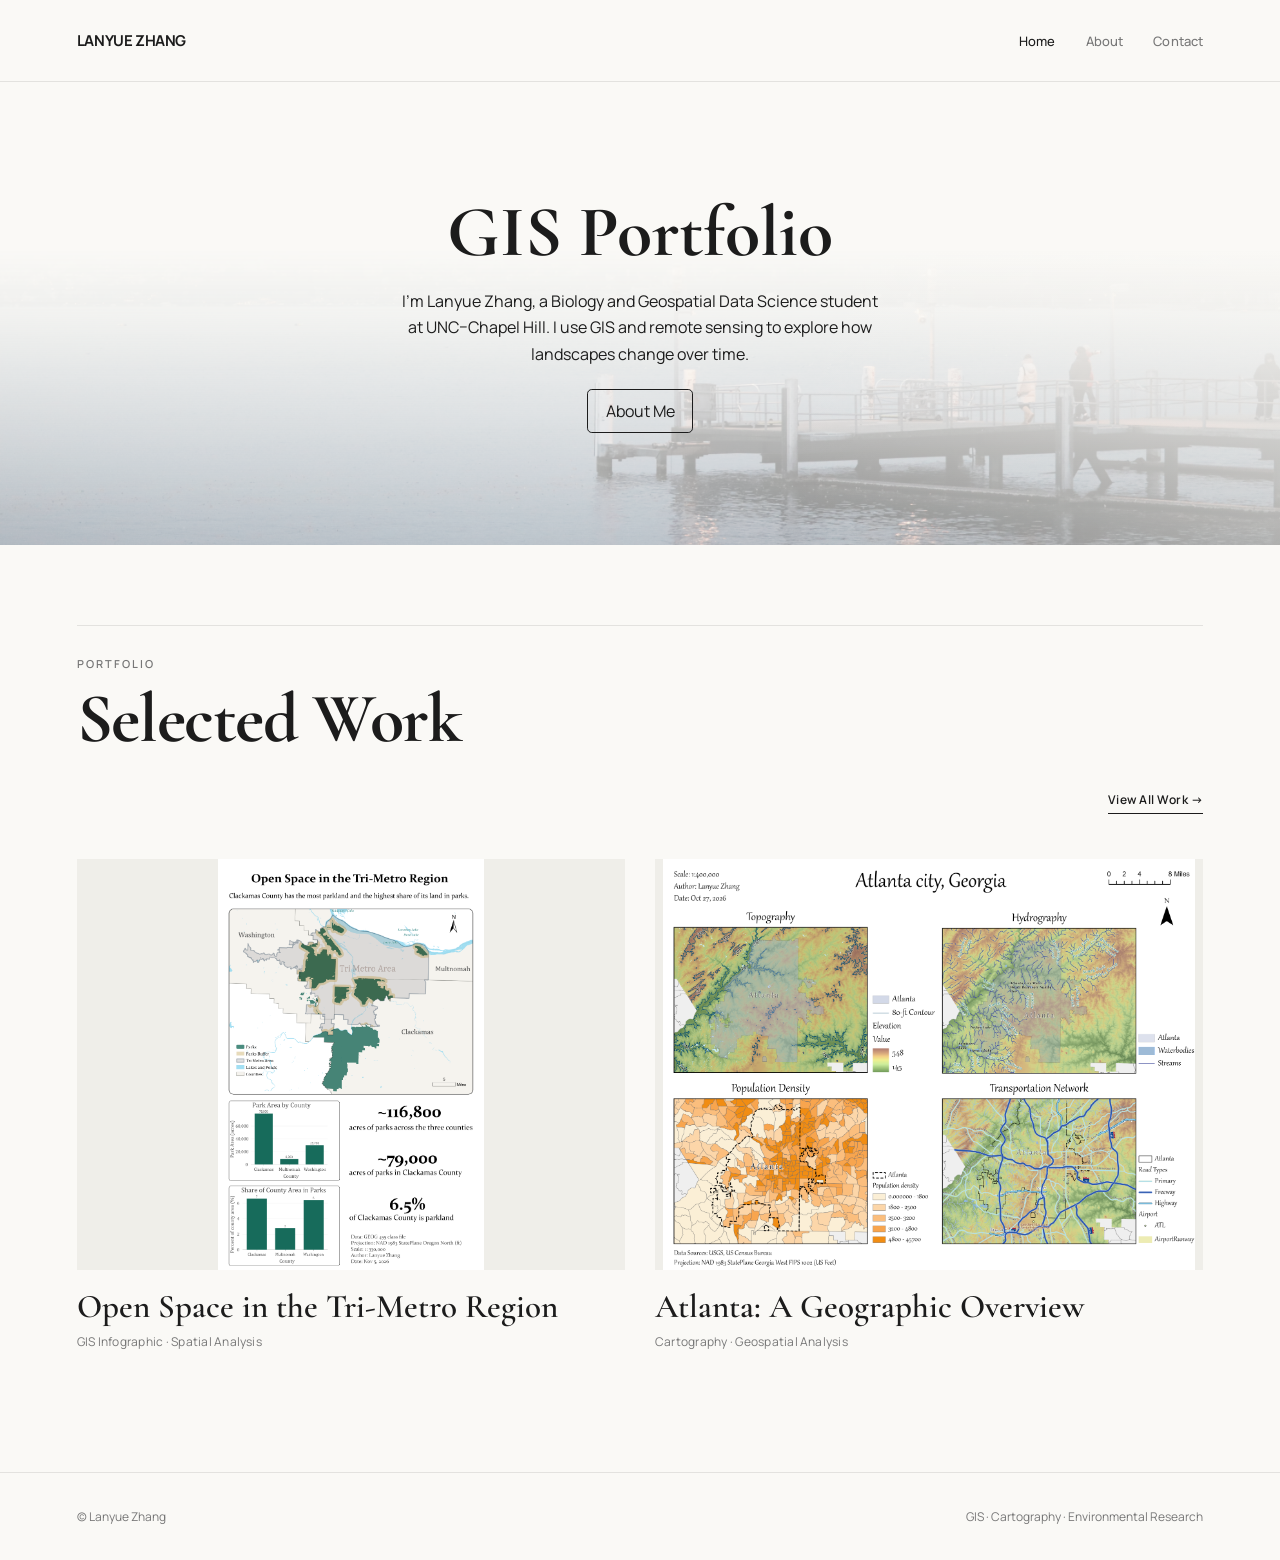
==== commit 1222a6d3: "Update portfolio homepage, map viewer, and contact form" ====
--- a/index.html
+++ b/index.html
@@ -18,6 +18,7 @@
       <div class="nav-links">
         <a class="active" href="index.html">Home</a>
         <a href="about.html">About</a>
+        <a href="about.html#portfolio-contact">Contact</a>
       </div>
     </nav>
   </header>
@@ -25,9 +26,20 @@
   <main>
 
     <!-- Introduction --> 
-    <section class="portfolio-intro container">
+    <section class="portfolio-intro container home-photo-hero"">
+      <svg class="home-intro-contours" viewBox="0 0 220 180"
+           aria-hidden="true" focusable="false">
+        <path id="home-contour" vector-effect="non-scaling-stroke"
+              d="M92 8C51 9 49 43 32 66S1 105 18 133s47 22 71 36 48 0 70-16 35-13 54-33"/>
+        <use href="#home-contour" transform="translate(9 8) scale(.92)"/>
+        <use href="#home-contour" transform="translate(18 16) scale(.84)"/>
+        <use href="#home-contour" transform="translate(27 24) scale(.76)"/>
+        <use href="#home-contour" transform="translate(36 32) scale(.68)"/>
+        <use href="#home-contour" transform="translate(45 40) scale(.60)"/>
+        <use href="#home-contour" transform="translate(54 48) scale(.52)"/>
+      </svg>
       <h1>GIS Portfolio</h1>
-      <p>I am Lanyue Zhang. I study Biology and Geospatial Data Science at UNC–Chapel Hill. I use GIS and remote sensing to study how landscapes change.</p>
+      <p>I’m Lanyue Zhang, a Biology and Geospatial Data Science student at UNC–Chapel Hill. I use GIS and remote sensing to explore how landscapes change over time.</p>
       <a class="portfolio-intro-button" href="about.html">About Me</a>
     </section>
 
@@ -63,7 +75,6 @@
                 GIS Infographic · Spatial Analysis
               </p>
             </div>
-            <span class="project-type">01</span>
           </div>
         </a>
 
@@ -84,7 +95,6 @@
                 Cartography · Geospatial Analysis
               </p>
             </div>
-            <span class="project-type">02</span>
           </div>
         </a>
 
--- a/style.css
+++ b/style.css
@@ -465,3 +465,284 @@
   font-family: var(--serif);
   font-weight: 700;
 }
+
+.about-portrait {
+  display: block;
+  width: min(200px, 100%);
+  height: auto;
+  aspect-ratio: 1;
+  object-fit: cover;
+  object-position: center 30%;
+  border-radius: 50%;
+  margin-inline: auto;
+}
+
+/* About portrait layout */
+.about-layout {
+  display: grid;
+  grid-template-columns: minmax(0, 240px) minmax(0, 1fr);
+  align-items: center;
+  gap: clamp(24px, 5vw, 64px);
+  width: min(100%, 860px);
+  margin-inline: auto;
+  text-align: left;
+}
+
+.about-layout .about-portrait {
+  display: block;
+  width: 100%;
+  max-width: 240px;
+  height: auto;
+  aspect-ratio: 4 / 5;
+  object-fit: cover;
+  object-position: center 30%;
+  border-radius: 0;
+  margin: 0;
+}
+
+@media (max-width: 640px) {
+  .about-layout {
+    grid-template-columns: minmax(0, 1fr);
+  }
+
+  .about-layout .about-portrait {
+    justify-self: center;
+  }
+}
+
+/* About page typography and spacing */
+.portfolio-intro:has(.about-layout) {
+  padding-block-start: clamp(48px, 6vw, 88px);
+}
+
+.about-layout {
+  align-items: start;
+}
+
+.about-layout .about-copy h1 {
+  margin: 0;
+  line-height: 1;
+}
+
+.about-layout .about-copy h1::after {
+  content: "";
+  display: block;
+  width: 42px;
+  height: 2px;
+  margin-block: 18px 22px;
+  background-color: #7d815a;
+}
+
+.about-layout .about-copy p {
+  max-width: 56ch;
+  margin: 0;
+  line-height: 1.7;
+}
+
+.about-layout .about-copy p + p {
+  margin-top: 1em;
+}
+/* End About page typography and spacing */
+
+/* About portrait: warm mat and contours */
+.about-layout {
+  grid-template-columns: minmax(0, 298px) minmax(0, 1fr);
+  align-items: start;
+}
+
+.about-photo-frame {
+  box-sizing: border-box;
+  position: relative;
+  isolation: isolate;
+  width: 100%;
+  max-width: 298px;
+  padding: 8px;
+  border: 1px solid #d3cec2;
+  background: #fffdf7;
+}
+
+.about-layout .about-photo-frame .about-portrait {
+  width: 100%;
+  max-width: 280px;
+  aspect-ratio: 4 / 5;
+  object-fit: cover;
+}
+
+.about-photo-contours {
+  position: absolute;
+  z-index: -1;
+  left: -22px;
+  bottom: -30px;
+  width: 160px;
+  fill: none;
+  stroke: #929974;
+  stroke-width: 1;
+  opacity: 0.65;
+  pointer-events: none;
+  clip-path: polygon(0 0, 22px 0, 22px calc(100% - 30px),
+                     100% calc(100% - 30px), 100% 100%, 0 100%);
+}
+
+@media (max-width: 640px) {
+  .about-layout {
+    grid-template-columns: minmax(0, 1fr);
+    row-gap: 48px;
+  }
+
+  .about-photo-frame {
+    width: min(298px, calc(100% - 28px));
+    justify-self: center;
+  }
+}
+
+/* Fine-tune the About portrait and contour placement */
+.about-photo-contours {
+  left: -32px;
+  bottom: -40px;
+  clip-path: polygon(0 0, 32px 0, 32px calc(100% - 40px),
+                     100% calc(100% - 40px), 100% 100%, 0 100%);
+}
+
+@media (min-width: 641px) {
+  .about-photo-frame {
+    margin-top: 8px;
+  }
+}
+
+@media (max-width: 640px) {
+  .about-photo-contours {
+    left: -22px;
+    clip-path: polygon(0 0, 22px 0, 22px calc(100% - 40px),
+                       100% calc(100% - 40px), 100% 100%, 0 100%);
+  }
+}
+
+/* Fine-tune the About portrait and contour placement */
+.about-photo-contours {
+  left: -32px;
+  bottom: -40px;
+  clip-path: polygon(0 0, 32px 0, 32px calc(100% - 40px),
+                     100% calc(100% - 40px), 100% 100%, 0 100%);
+}
+
+@media (min-width: 641px) {
+  .about-photo-frame {
+    margin-top: 8px;
+  }
+}
+
+@media (max-width: 640px) {
+  .about-photo-contours {
+    left: -22px;
+    clip-path: polygon(0 0, 22px 0, 22px calc(100% - 40px),
+                       100% calc(100% - 40px), 100% 100%, 0 100%);
+  }
+}
+
+/* Fine-tune the About portrait and contour placement */
+.about-photo-contours {
+  left: -32px;
+  bottom: -40px;
+  clip-path: polygon(0 0, 32px 0, 32px calc(100% - 50px),
+                     100% calc(100% - 50px), 100% 100%, 0 100%);
+}
+
+@media (min-width: 641px) {
+  .about-photo-frame {
+    margin-top: 8px;
+  }
+}
+
+@media (max-width: 640px) {
+  .about-photo-contours {
+    left: -22px;
+    clip-path: polygon(0 0, 22px 0, 22px calc(100% - 40px),
+                       100% calc(100% - 40px), 100% 100%, 0 100%);
+  }
+}
+
+/* Decorative contours on the homepage */
+.home-intro {
+  position: relative;
+  isolation: isolate;
+  overflow: clip;
+}
+
+.home-intro-contours {
+  position: absolute;
+  z-index: -1;
+  right: -2%;
+  top: 50%;
+  width: min(43%, 34rem);
+  height: auto;
+  transform: translateY(-48%) rotate(-16deg);
+  fill: none;
+  stroke: #7d815a;
+  stroke-width: 1;
+  opacity: 0.20;
+  mask-image: radial-gradient(ellipse at 75% 50%, #000 23%, transparent 73%);
+  pointer-events: none;
+}
+
+@media (max-width: 640px) {
+  .home-intro-contours {
+    right: -20%;
+    top: 62%;
+    width: 82%;
+    opacity: 0.15;
+  }
+}
+
+/* Homepage photo background */
+.home-photo-hero {
+  position: relative;
+  isolation: isolate;
+  overflow: hidden;
+  width: 100%;
+  padding-inline: max(6%, 1rem);
+}
+
+.home-photo-hero .home-intro-contours {
+  display: none;
+}
+
+.home-photo-hero::before {
+  content: "";
+  position: absolute;
+  z-index: -1;
+  inset: 28% 0 0;
+  pointer-events: none;
+  background: url("images/IMG_8203.JPG") 24% 72% / cover no-repeat;
+  filter: saturate(0.64);
+  opacity: 0.48;
+  mask-image: linear-gradient(
+    to bottom,
+    transparent 10%,
+    rgb(0 0 0 / 0.12) 30%,
+    rgb(0 0 0 / 0.55) 65%,
+    black 100%
+  );
+}
+
+.home-photo-hero::after {
+  content: "";
+  position: absolute;
+  z-index: -1;
+  inset: 28% 0 0;
+  pointer-events: none;
+  background: linear-gradient(to right, transparent 62%, var(--background, #f8f7f4));
+  opacity: 0.35;
+}
+
+@media (max-width: 640px) {
+  .home-photo-hero::before,
+  .home-photo-hero::after {
+    inset-block-start: 38%;
+  }
+
+  .home-photo-hero::before {
+    background-position: 28% 72%;
+    opacity: 0.32;
+  }
+}
+/* End homepage photo background */
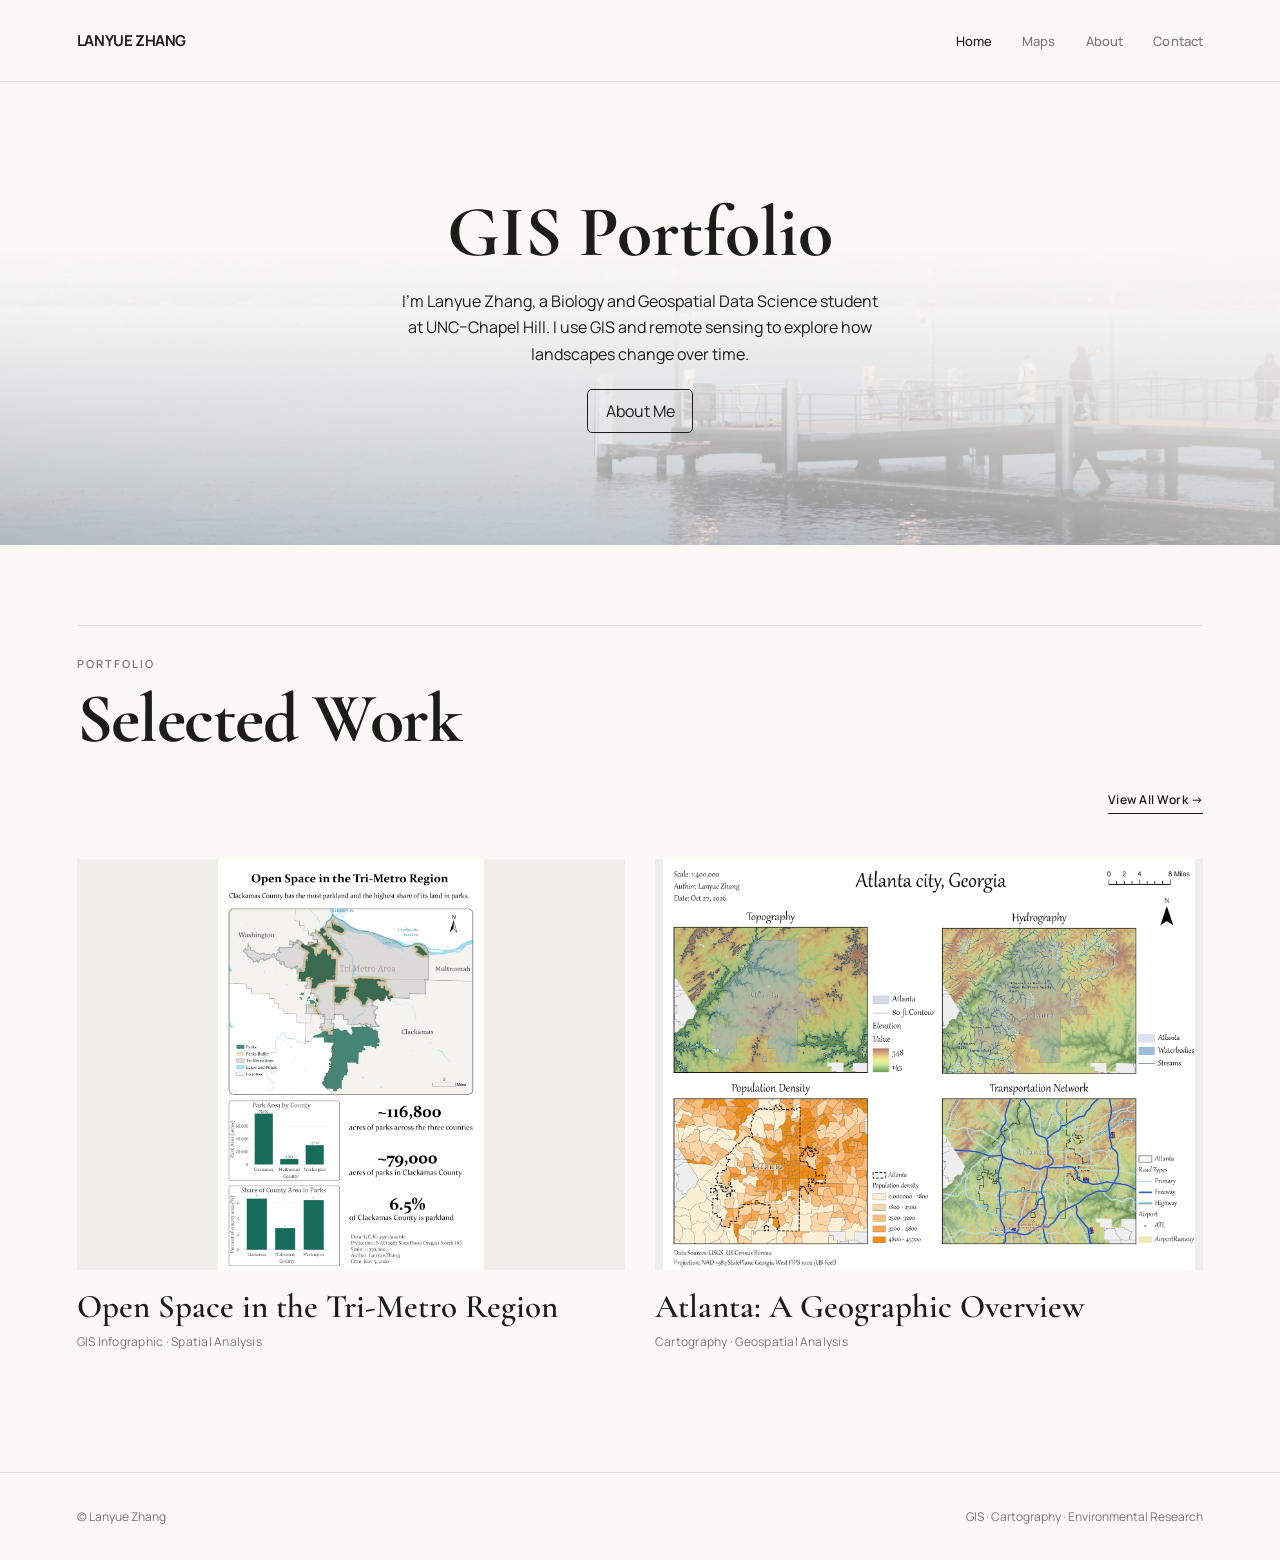
==== commit 02180a4a: "Add Maps to site navigation" ====
--- a/index.html
+++ b/index.html
@@ -17,6 +17,7 @@
       <a class="logo" href="index.html">LANYUE ZHANG</a>
       <div class="nav-links">
         <a class="active" href="index.html">Home</a>
+        <a href="work.html">Maps</a>
         <a href="about.html">About</a>
         <a href="about.html#portfolio-contact">Contact</a>
       </div>
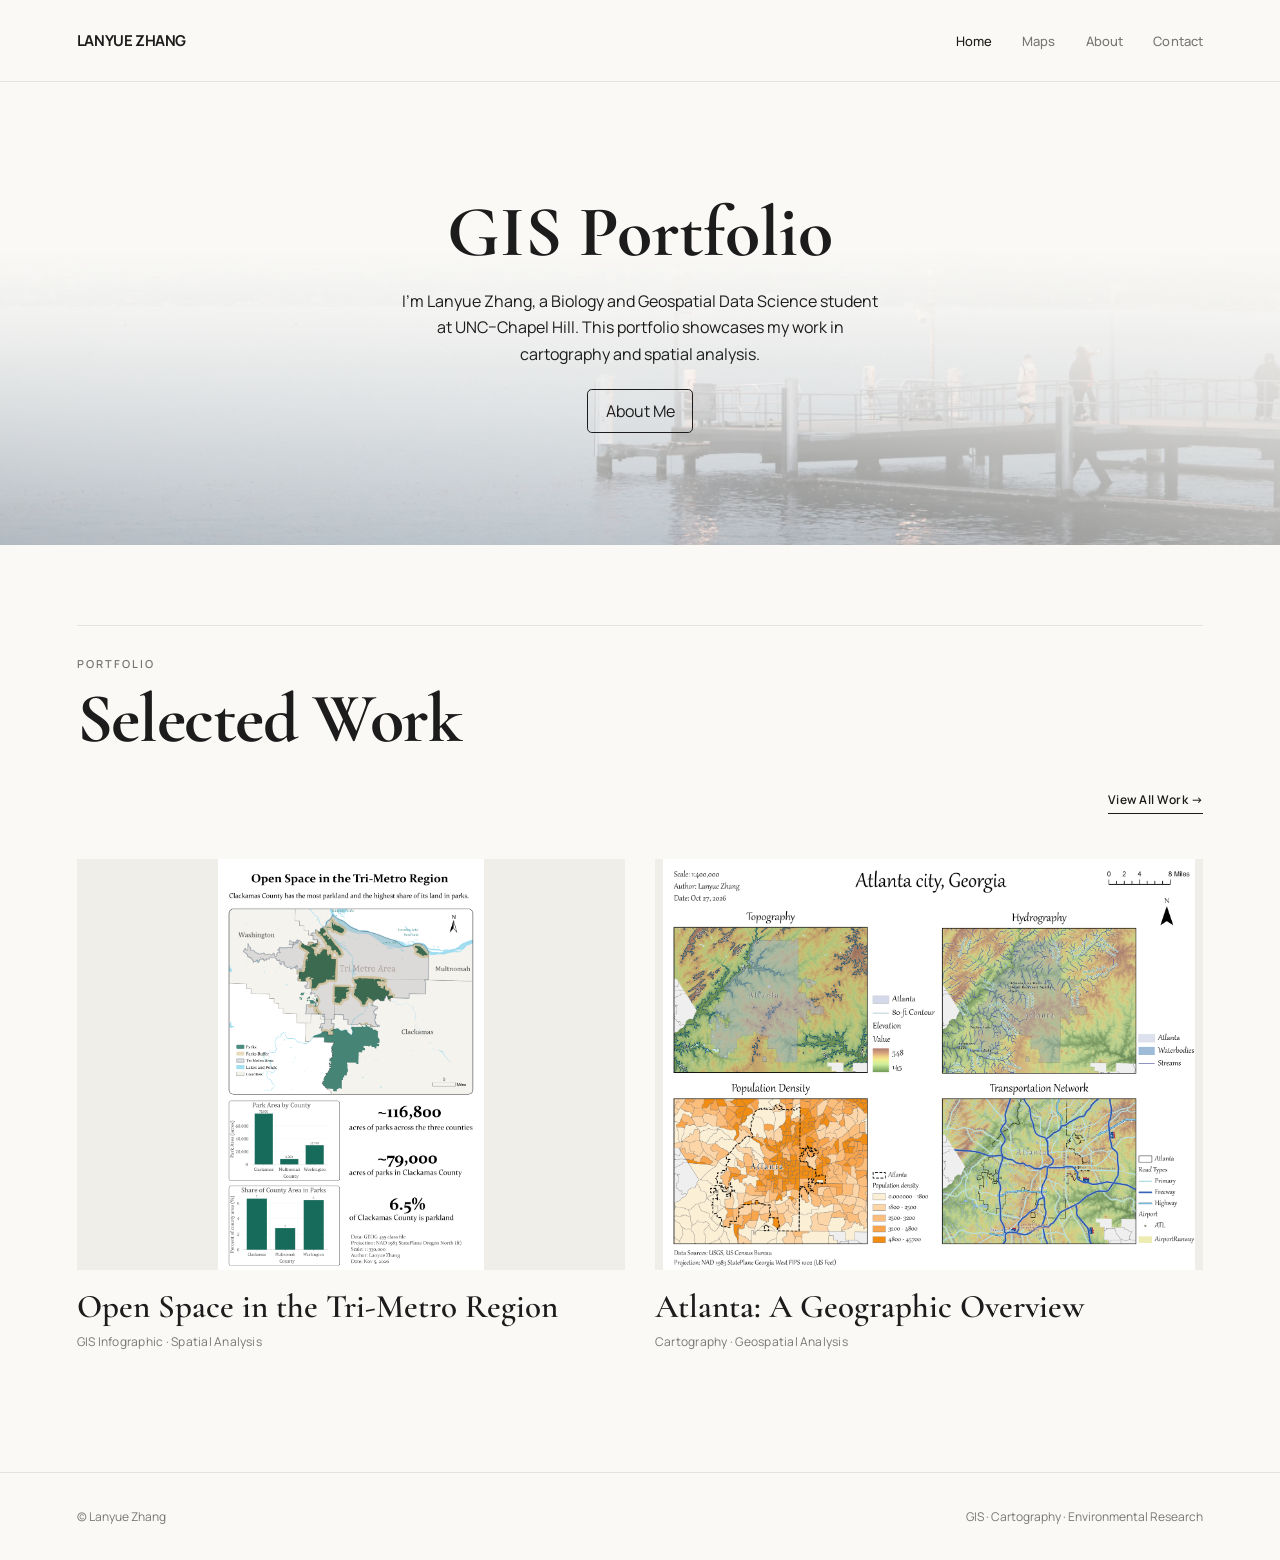
==== commit cea8a858: "Update portfolio homepage introduction" ====
--- a/index.html
+++ b/index.html
@@ -40,7 +40,7 @@
         <use href="#home-contour" transform="translate(54 48) scale(.52)"/>
       </svg>
       <h1>GIS Portfolio</h1>
-      <p>I’m Lanyue Zhang, a Biology and Geospatial Data Science student at UNC–Chapel Hill. I use GIS and remote sensing to explore how landscapes change over time.</p>
+      <p>I’m Lanyue Zhang, a Biology and Geospatial Data Science student at UNC–Chapel Hill. This portfolio showcases my work in cartography and spatial analysis.</p>
       <a class="portfolio-intro-button" href="about.html">About Me</a>
     </section>
 
